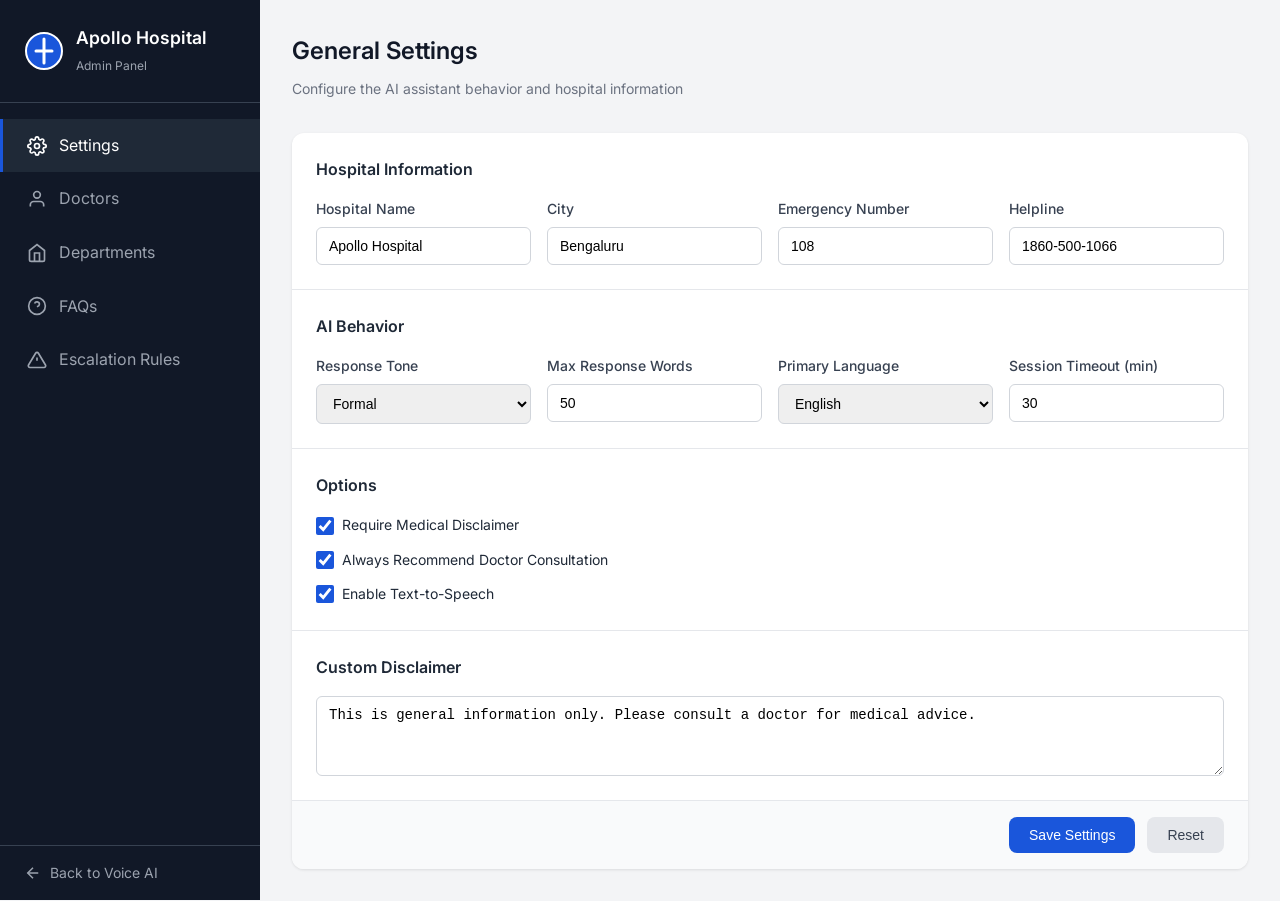
==== static/admin.html @ e4a28b68 "Initial commit - Apollo Voice AI" ====
<!DOCTYPE html>
<html lang="en">
<head>
    <meta charset="UTF-8">
    <meta name="viewport" content="width=device-width, initial-scale=1.0">
    <title>Apollo Hospital - Admin Panel</title>
    <link rel="stylesheet" href="/static/admin.css">
    <link href="https://fonts.googleapis.com/css2?family=Inter:wght@300;400;500;600;700&display=swap" rel="stylesheet">
</head>
<body>
    <div class="admin-container">
        <!-- Sidebar -->
        <aside class="sidebar">
            <div class="sidebar-header">
                <div class="logo">
                    <svg viewBox="0 0 40 40" class="logo-icon">
                        <circle cx="20" cy="20" r="18" fill="#1a56db" stroke="#fff" stroke-width="2"/>
                        <path d="M20 8 L20 32 M12 20 L28 20" stroke="#fff" stroke-width="3" stroke-linecap="round"/>
                    </svg>
                    <div class="logo-text">
                        <h1>Apollo Hospital</h1>
                        <span>Admin Panel</span>
                    </div>
                </div>
            </div>
            
            <nav class="sidebar-nav">
                <a href="#settings" class="nav-item active" data-tab="settings">
                    <svg viewBox="0 0 24 24" fill="none" stroke="currentColor" stroke-width="2">
                        <circle cx="12" cy="12" r="3"/>
                        <path d="M19.4 15a1.65 1.65 0 0 0 .33 1.82l.06.06a2 2 0 0 1 0 2.83 2 2 0 0 1-2.83 0l-.06-.06a1.65 1.65 0 0 0-1.82-.33 1.65 1.65 0 0 0-1 1.51V21a2 2 0 0 1-2 2 2 2 0 0 1-2-2v-.09A1.65 1.65 0 0 0 9 19.4a1.65 1.65 0 0 0-1.82.33l-.06.06a2 2 0 0 1-2.83 0 2 2 0 0 1 0-2.83l.06-.06a1.65 1.65 0 0 0 .33-1.82 1.65 1.65 0 0 0-1.51-1H3a2 2 0 0 1-2-2 2 2 0 0 1 2-2h.09A1.65 1.65 0 0 0 4.6 9a1.65 1.65 0 0 0-.33-1.82l-.06-.06a2 2 0 0 1 0-2.83 2 2 0 0 1 2.83 0l.06.06a1.65 1.65 0 0 0 1.82.33H9a1.65 1.65 0 0 0 1-1.51V3a2 2 0 0 1 2-2 2 2 0 0 1 2 2v.09a1.65 1.65 0 0 0 1 1.51 1.65 1.65 0 0 0 1.82-.33l.06-.06a2 2 0 0 1 2.83 0 2 2 0 0 1 0 2.83l-.06.06a1.65 1.65 0 0 0-.33 1.82V9a1.65 1.65 0 0 0 1.51 1H21a2 2 0 0 1 2 2 2 2 0 0 1-2 2h-.09a1.65 1.65 0 0 0-1.51 1z"/>
                    </svg>
                    <span>Settings</span>
                </a>
                <a href="#doctors" class="nav-item" data-tab="doctors">
                    <svg viewBox="0 0 24 24" fill="none" stroke="currentColor" stroke-width="2">
                        <path d="M20 21v-2a4 4 0 0 0-4-4H8a4 4 0 0 0-4 4v2"/>
                        <circle cx="12" cy="7" r="4"/>
                    </svg>
                    <span>Doctors</span>
                </a>
                <a href="#departments" class="nav-item" data-tab="departments">
                    <svg viewBox="0 0 24 24" fill="none" stroke="currentColor" stroke-width="2">
                        <path d="M3 9l9-7 9 7v11a2 2 0 0 1-2 2H5a2 2 0 0 1-2-2z"/>
                        <polyline points="9 22 9 12 15 12 15 22"/>
                    </svg>
                    <span>Departments</span>
                </a>
                <a href="#faqs" class="nav-item" data-tab="faqs">
                    <svg viewBox="0 0 24 24" fill="none" stroke="currentColor" stroke-width="2">
                        <circle cx="12" cy="12" r="10"/>
                        <path d="M9.09 9a3 3 0 0 1 5.83 1c0 2-3 3-3 3"/>
                        <line x1="12" y1="17" x2="12.01" y2="17"/>
                    </svg>
                    <span>FAQs</span>
                </a>
                <a href="#escalation" class="nav-item" data-tab="escalation">
                    <svg viewBox="0 0 24 24" fill="none" stroke="currentColor" stroke-width="2">
                        <path d="M10.29 3.86L1.82 18a2 2 0 0 0 1.71 3h16.94a2 2 0 0 0 1.71-3L13.71 3.86a2 2 0 0 0-3.42 0z"/>
                        <line x1="12" y1="9" x2="12" y2="13"/>
                        <line x1="12" y1="17" x2="12.01" y2="17"/>
                    </svg>
                    <span>Escalation Rules</span>
                </a>
            </nav>
            
            <div class="sidebar-footer">
                <a href="/" class="back-link">
                    <svg viewBox="0 0 24 24" fill="none" stroke="currentColor" stroke-width="2">
                        <line x1="19" y1="12" x2="5" y2="12"/>
                        <polyline points="12 19 5 12 12 5"/>
                    </svg>
                    <span>Back to Voice AI</span>
                </a>
            </div>
        </aside>
        
        <!-- Main Content -->
        <main class="main-content">
            <!-- Settings Tab -->
            <section id="settings" class="tab-content active">
                <div class="content-header">
                    <h2>General Settings</h2>
                    <p>Configure the AI assistant behavior and hospital information</p>
                </div>
                
                <form id="settingsForm" class="settings-form">
                    <div class="form-section">
                        <h3>Hospital Information</h3>
                        <div class="form-grid">
                            <div class="form-group">
                                <label for="hospitalName">Hospital Name</label>
                                <input type="text" id="hospitalName" name="hospital_name" value="Apollo Hospital">
                            </div>
                            <div class="form-group">
                                <label for="city">City</label>
                                <input type="text" id="city" name="city" value="Bengaluru">
                            </div>
                            <div class="form-group">
                                <label for="emergencyNumber">Emergency Number</label>
                                <input type="text" id="emergencyNumber" name="emergency_number" value="108">
                            </div>
                            <div class="form-group">
                                <label for="helpline">Helpline</label>
                                <input type="text" id="helpline" name="helpline" value="1860-500-1066">
                            </div>
                        </div>
                    </div>
                    
                    <div class="form-section">
                        <h3>AI Behavior</h3>
                        <div class="form-grid">
                            <div class="form-group">
                                <label for="tone">Response Tone</label>
                                <select id="tone" name="tone">
                                    <option value="formal">Formal</option>
                                    <option value="friendly">Friendly</option>
                                </select>
                            </div>
                            <div class="form-group">
                                <label for="maxWords">Max Response Words</label>
                                <input type="number" id="maxWords" name="max_words" value="50" min="20" max="200">
                            </div>
                            <div class="form-group">
                                <label for="primaryLanguage">Primary Language</label>
                                <select id="primaryLanguage" name="primary_language">
                                    <option value="en">English</option>
                                    <option value="kn">Kannada</option>
                                    <option value="ta">Tamil</option>
                                    <option value="te">Telugu</option>
                                    <option value="hi">Hindi</option>
                                </select>
                            </div>
                            <div class="form-group">
                                <label for="sessionTimeout">Session Timeout (min)</label>
                                <input type="number" id="sessionTimeout" name="session_timeout_minutes" value="30" min="5" max="120">
                            </div>
                        </div>
                    </div>
                    
                    <div class="form-section">
                        <h3>Options</h3>
                        <div class="checkbox-group">
                            <label class="checkbox-label">
                                <input type="checkbox" id="disclaimerRequired" name="disclaimer_required" checked>
                                <span>Require Medical Disclaimer</span>
                            </label>
                            <label class="checkbox-label">
                                <input type="checkbox" id="alwaysRecommendDoctor" name="always_recommend_doctor" checked>
                                <span>Always Recommend Doctor Consultation</span>
                            </label>
                            <label class="checkbox-label">
                                <input type="checkbox" id="ttsEnabled" name="tts_enabled" checked>
                                <span>Enable Text-to-Speech</span>
                            </label>
                        </div>
                    </div>
                    
                    <div class="form-section">
                        <h3>Custom Disclaimer</h3>
                        <div class="form-group full-width">
                            <textarea id="disclaimerText" name="disclaimer_text" rows="3">This is general information only. Please consult a doctor for medical advice.</textarea>
                        </div>
                    </div>
                    
                    <div class="form-actions">
                        <button type="submit" class="btn btn-primary">Save Settings</button>
                        <button type="button" class="btn btn-secondary" onclick="loadSettings()">Reset</button>
                    </div>
                </form>
            </section>
            
            <!-- Doctors Tab -->
            <section id="doctors" class="tab-content">
                <div class="content-header">
                    <h2>Manage Doctors</h2>
                    <p>Add and manage doctor information for patient queries</p>
                    <button class="btn btn-primary" onclick="showDoctorModal()">+ Add Doctor</button>
                </div>
                
                <div class="data-table-container">
                    <table class="data-table" id="doctorsTable">
                        <thead>
                            <tr>
                                <th>Name</th>
                                <th>Specialization</th>
                                <th>Department</th>
                                <th>Available Days</th>
                                <th>Timings</th>
                                <th>Actions</th>
                            </tr>
                        </thead>
                        <tbody>
                            <!-- Populated by JavaScript -->
                        </tbody>
                    </table>
                    <div class="empty-state" id="doctorsEmpty">
                        <p>No doctors added yet. Click "Add Doctor" to get started.</p>
                    </div>
                </div>
            </section>
            
            <!-- Departments Tab -->
            <section id="departments" class="tab-content">
                <div class="content-header">
                    <h2>Manage Departments</h2>
                    <p>Add and manage department information</p>
                    <button class="btn btn-primary" onclick="showDepartmentModal()">+ Add Department</button>
                </div>
                
                <div class="data-table-container">
                    <table class="data-table" id="departmentsTable">
                        <thead>
                            <tr>
                                <th>Name</th>
                                <th>Floor</th>
                                <th>Timings</th>
                                <th>Contact</th>
                                <th>Actions</th>
                            </tr>
                        </thead>
                        <tbody>
                            <!-- Populated by JavaScript -->
                        </tbody>
                    </table>
                    <div class="empty-state" id="departmentsEmpty">
                        <p>No departments added yet. Click "Add Department" to get started.</p>
                    </div>
                </div>
            </section>
            
            <!-- FAQs Tab -->
            <section id="faqs" class="tab-content">
                <div class="content-header">
                    <h2>Manage FAQs</h2>
                    <p>Add frequently asked questions for the AI to reference</p>
                    <button class="btn btn-primary" onclick="showFaqModal()">+ Add FAQ</button>
                </div>
                
                <div class="data-table-container">
                    <table class="data-table" id="faqsTable">
                        <thead>
                            <tr>
                                <th>Question</th>
                                <th>Answer</th>
                                <th>Category</th>
                                <th>Actions</th>
                            </tr>
                        </thead>
                        <tbody>
                            <!-- Populated by JavaScript -->
                        </tbody>
                    </table>
                    <div class="empty-state" id="faqsEmpty">
                        <p>No FAQs added yet. Click "Add FAQ" to get started.</p>
                    </div>
                </div>
            </section>
            
            <!-- Escalation Tab -->
            <section id="escalation" class="tab-content">
                <div class="content-header">
                    <h2>Escalation Rules</h2>
                    <p>Configure when to escalate queries to human agents</p>
                </div>
                
                <form id="escalationForm" class="settings-form">
                    <div class="form-section">
                        <h3>Custom Escalation Keywords</h3>
                        <p class="form-description">Add keywords that will trigger escalation to a human agent (one per line)</p>
                        <div class="form-group full-width">
                            <textarea id="escalationKeywords" name="escalation_keywords" rows="6" placeholder="Enter keywords, one per line..."></textarea>
                        </div>
                    </div>
                    
                    <div class="form-section">
                        <h3>Default Escalation Rules</h3>
                        <div class="rules-list">
                            <div class="rule-item">
                                <span class="rule-icon">1</span>
                                <div class="rule-content">
                                    <strong>Critical Symptoms</strong>
                                    <p>Chest pain, heart attack, breathing difficulty, unconscious, seizure, stroke - Always escalate</p>
                                </div>
                            </div>
                            <div class="rule-item">
                                <span class="rule-icon">2</span>
                                <div class="rule-content">
                                    <strong>High Urgency + Medical Query</strong>
                                    <p>Multiple urgency keywords with medical intent</p>
                                </div>
                            </div>
                            <div class="rule-item">
                                <span class="rule-icon">3</span>
                                <div class="rule-content">
                                    <strong>Low Confidence Recognition</strong>
                                    <p>When speech recognition confidence is low on medical queries</p>
                                </div>
                            </div>
                            <div class="rule-item">
                                <span class="rule-icon">4</span>
                                <div class="rule-content">
                                    <strong>Repeated Queries</strong>
                                    <p>User asks similar question multiple times (may be struggling)</p>
                                </div>
                            </div>
                        </div>
                    </div>
                    
                    <div class="form-actions">
                        <button type="submit" class="btn btn-primary">Save Escalation Rules</button>
                    </div>
                </form>
            </section>
        </main>
    </div>
    
    <!-- Doctor Modal -->
    <div class="modal" id="doctorModal">
        <div class="modal-content">
            <div class="modal-header">
                <h3 id="doctorModalTitle">Add Doctor</h3>
                <button class="modal-close" onclick="closeModal('doctorModal')">&times;</button>
            </div>
            <form id="doctorForm">
                <input type="hidden" id="doctorId" name="id">
                <div class="form-grid">
                    <div class="form-group">
                        <label for="doctorName">Name *</label>
                        <input type="text" id="doctorName" name="name" required>
                    </div>
                    <div class="form-group">
                        <label for="doctorNameKn">Name (Kannada)</label>
                        <input type="text" id="doctorNameKn" name="name_kn" placeholder="ಕನ್ನಡ ಹೆಸರು">
                    </div>
                    <div class="form-group">
                        <label for="doctorSpec">Specialization *</label>
                        <input type="text" id="doctorSpec" name="specialization" required>
                    </div>
                    <div class="form-group">
                        <label for="doctorDept">Department *</label>
                        <input type="text" id="doctorDept" name="department" required>
                    </div>
                    <div class="form-group">
                        <label for="doctorTimings">Timings</label>
                        <input type="text" id="doctorTimings" name="timings" placeholder="9:00 AM - 5:00 PM">
                    </div>
                    <div class="form-group">
                        <label>Available Days</label>
                        <div class="days-checkboxes">
                            <label><input type="checkbox" name="available_days" value="Monday"> Mon</label>
                            <label><input type="checkbox" name="available_days" value="Tuesday"> Tue</label>
                            <label><input type="checkbox" name="available_days" value="Wednesday"> Wed</label>
                            <label><input type="checkbox" name="available_days" value="Thursday"> Thu</label>
                            <label><input type="checkbox" name="available_days" value="Friday"> Fri</label>
                            <label><input type="checkbox" name="available_days" value="Saturday"> Sat</label>
                            <label><input type="checkbox" name="available_days" value="Sunday"> Sun</label>
                        </div>
                    </div>
                </div>
                <div class="modal-actions">
                    <button type="button" class="btn btn-secondary" onclick="closeModal('doctorModal')">Cancel</button>
                    <button type="submit" class="btn btn-primary">Save Doctor</button>
                </div>
            </form>
        </div>
    </div>
    
    <!-- Department Modal -->
    <div class="modal" id="departmentModal">
        <div class="modal-content">
            <div class="modal-header">
                <h3 id="departmentModalTitle">Add Department</h3>
                <button class="modal-close" onclick="closeModal('departmentModal')">&times;</button>
            </div>
            <form id="departmentForm">
                <input type="hidden" id="departmentId" name="id">
                <div class="form-grid">
                    <div class="form-group">
                        <label for="deptName">Name *</label>
                        <input type="text" id="deptName" name="name" required>
                    </div>
                    <div class="form-group">
                        <label for="deptFloor">Floor/Location *</label>
                        <input type="text" id="deptFloor" name="floor" required>
                    </div>
                    <div class="form-group">
                        <label for="deptTimings">Timings</label>
                        <input type="text" id="deptTimings" name="timings" placeholder="8:00 AM - 8:00 PM">
                    </div>
                    <div class="form-group">
                        <label for="deptContact">Contact</label>
                        <input type="text" id="deptContact" name="contact" placeholder="080-XXXX-XXXX">
                    </div>
                </div>
                <div class="modal-actions">
                    <button type="button" class="btn btn-secondary" onclick="closeModal('departmentModal')">Cancel</button>
                    <button type="submit" class="btn btn-primary">Save Department</button>
                </div>
            </form>
        </div>
    </div>
    
    <!-- FAQ Modal -->
    <div class="modal" id="faqModal">
        <div class="modal-content">
            <div class="modal-header">
                <h3 id="faqModalTitle">Add FAQ</h3>
                <button class="modal-close" onclick="closeModal('faqModal')">&times;</button>
            </div>
            <form id="faqForm">
                <input type="hidden" id="faqId" name="id">
                <div class="form-group full-width">
                    <label for="faqQuestion">Question (English) *</label>
                    <input type="text" id="faqQuestion" name="question" required>
                </div>
                <div class="form-group full-width">
                    <label for="faqQuestionKn">Question (Kannada)</label>
                    <input type="text" id="faqQuestionKn" name="question_kn" placeholder="ಕನ್ನಡ ಪ್ರಶ್ನೆ">
                </div>
                <div class="form-group full-width">
                    <label for="faqAnswer">Answer (English) *</label>
                    <textarea id="faqAnswer" name="answer" rows="3" required></textarea>
                </div>
                <div class="form-group full-width">
                    <label for="faqAnswerKn">Answer (Kannada)</label>
                    <textarea id="faqAnswerKn" name="answer_kn" rows="3" placeholder="ಕನ್ನಡ ಉತ್ತರ"></textarea>
                </div>
                <div class="form-group">
                    <label for="faqCategory">Category</label>
                    <select id="faqCategory" name="category">
                        <option value="general">General</option>
                        <option value="appointment">Appointment</option>
                        <option value="billing">Billing</option>
                        <option value="emergency">Emergency</option>
                        <option value="visiting">Visiting Hours</option>
                    </select>
                </div>
                <div class="modal-actions">
                    <button type="button" class="btn btn-secondary" onclick="closeModal('faqModal')">Cancel</button>
                    <button type="submit" class="btn btn-primary">Save FAQ</button>
                </div>
            </form>
        </div>
    </div>
    
    <!-- Toast Notification -->
    <div class="toast" id="toast"></div>
    
    <script src="/static/admin.js"></script>
</body>
</html>
---- static/admin.css ----
/**
 * Apollo Hospital Admin Panel Styles
 */

/* ============================================================================
   CSS VARIABLES
   ============================================================================ */

:root {
    --primary: #1a56db;
    --primary-dark: #1e429f;
    --primary-light: #3b82f6;
    --success: #059669;
    --warning: #d97706;
    --danger: #dc2626;
    --gray-50: #f9fafb;
    --gray-100: #f3f4f6;
    --gray-200: #e5e7eb;
    --gray-300: #d1d5db;
    --gray-400: #9ca3af;
    --gray-500: #6b7280;
    --gray-600: #4b5563;
    --gray-700: #374151;
    --gray-800: #1f2937;
    --gray-900: #111827;
    --sidebar-width: 260px;
    --header-height: 70px;
}

/* ============================================================================
   BASE STYLES
   ============================================================================ */

* {
    margin: 0;
    padding: 0;
    box-sizing: border-box;
}

body {
    font-family: 'Inter', -apple-system, BlinkMacSystemFont, sans-serif;
    background: var(--gray-100);
    color: var(--gray-800);
    line-height: 1.6;
}

/* ============================================================================
   LAYOUT
   ============================================================================ */

.admin-container {
    display: flex;
    min-height: 100vh;
}

/* ============================================================================
   SIDEBAR
   ============================================================================ */

.sidebar {
    width: var(--sidebar-width);
    background: var(--gray-900);
    color: white;
    display: flex;
    flex-direction: column;
    position: fixed;
    height: 100vh;
    left: 0;
    top: 0;
    z-index: 100;
}

.sidebar-header {
    padding: 1.5rem;
    border-bottom: 1px solid var(--gray-700);
}

.logo {
    display: flex;
    align-items: center;
    gap: 0.75rem;
}

.logo-icon {
    width: 40px;
    height: 40px;
}

.logo-text h1 {
    font-size: 1.1rem;
    font-weight: 600;
    color: white;
}

.logo-text span {
    font-size: 0.75rem;
    color: var(--gray-400);
}

.sidebar-nav {
    flex: 1;
    padding: 1rem 0;
}

.nav-item {
    display: flex;
    align-items: center;
    gap: 0.75rem;
    padding: 0.875rem 1.5rem;
    color: var(--gray-400);
    text-decoration: none;
    transition: all 0.2s;
    border-left: 3px solid transparent;
}

.nav-item:hover {
    background: var(--gray-800);
    color: white;
}

.nav-item.active {
    background: var(--gray-800);
    color: white;
    border-left-color: var(--primary);
}

.nav-item svg {
    width: 20px;
    height: 20px;
}

.sidebar-footer {
    padding: 1rem 1.5rem;
    border-top: 1px solid var(--gray-700);
}

.back-link {
    display: flex;
    align-items: center;
    gap: 0.5rem;
    color: var(--gray-400);
    text-decoration: none;
    font-size: 0.875rem;
    transition: color 0.2s;
}

.back-link:hover {
    color: white;
}

.back-link svg {
    width: 18px;
    height: 18px;
}

/* ============================================================================
   MAIN CONTENT
   ============================================================================ */

.main-content {
    flex: 1;
    margin-left: var(--sidebar-width);
    padding: 2rem;
    max-width: 1200px;
}

.tab-content {
    display: none;
}

.tab-content.active {
    display: block;
    animation: fadeIn 0.3s ease;
}

@keyframes fadeIn {
    from { opacity: 0; transform: translateY(10px); }
    to { opacity: 1; transform: translateY(0); }
}

/* ============================================================================
   CONTENT HEADER
   ============================================================================ */

.content-header {
    margin-bottom: 2rem;
    display: flex;
    flex-wrap: wrap;
    align-items: center;
    gap: 1rem;
}

.content-header h2 {
    font-size: 1.5rem;
    font-weight: 600;
    color: var(--gray-900);
    flex: 1;
}

.content-header p {
    width: 100%;
    color: var(--gray-500);
    font-size: 0.875rem;
    margin-top: -0.5rem;
}

.content-header .btn {
    flex-shrink: 0;
}

/* ============================================================================
   BUTTONS
   ============================================================================ */

.btn {
    display: inline-flex;
    align-items: center;
    gap: 0.5rem;
    padding: 0.625rem 1.25rem;
    font-size: 0.875rem;
    font-weight: 500;
    border-radius: 8px;
    border: none;
    cursor: pointer;
    transition: all 0.2s;
}

.btn-primary {
    background: var(--primary);
    color: white;
}

.btn-primary:hover {
    background: var(--primary-dark);
}

.btn-secondary {
    background: var(--gray-200);
    color: var(--gray-700);
}

.btn-secondary:hover {
    background: var(--gray-300);
}

.btn-icon {
    padding: 0.5rem;
    background: transparent;
    border: none;
    cursor: pointer;
    border-radius: 6px;
    transition: all 0.2s;
}

.btn-icon svg {
    width: 18px;
    height: 18px;
    color: var(--gray-500);
}

.btn-icon:hover {
    background: var(--gray-100);
}

.btn-icon:hover svg {
    color: var(--primary);
}

.btn-icon.btn-danger:hover {
    background: #fee2e2;
}

.btn-icon.btn-danger:hover svg {
    color: var(--danger);
}

/* ============================================================================
   FORMS
   ============================================================================ */

.settings-form {
    background: white;
    border-radius: 12px;
    box-shadow: 0 1px 3px rgba(0, 0, 0, 0.1);
}

.form-section {
    padding: 1.5rem;
    border-bottom: 1px solid var(--gray-200);
}

.form-section:last-of-type {
    border-bottom: none;
}

.form-section h3 {
    font-size: 1rem;
    font-weight: 600;
    color: var(--gray-800);
    margin-bottom: 1rem;
}

.form-description {
    font-size: 0.875rem;
    color: var(--gray-500);
    margin-bottom: 0.75rem;
}

.form-grid {
    display: grid;
    grid-template-columns: repeat(auto-fit, minmax(200px, 1fr));
    gap: 1rem;
}

.form-group {
    display: flex;
    flex-direction: column;
    gap: 0.375rem;
}

.form-group.full-width {
    grid-column: 1 / -1;
}

.form-group label {
    font-size: 0.875rem;
    font-weight: 500;
    color: var(--gray-700);
}

.form-group input,
.form-group select,
.form-group textarea {
    padding: 0.625rem 0.75rem;
    border: 1px solid var(--gray-300);
    border-radius: 6px;
    font-size: 0.875rem;
    transition: border-color 0.2s, box-shadow 0.2s;
}

.form-group input:focus,
.form-group select:focus,
.form-group textarea:focus {
    outline: none;
    border-color: var(--primary);
    box-shadow: 0 0 0 3px rgba(26, 86, 219, 0.1);
}

.form-group textarea {
    resize: vertical;
    min-height: 80px;
}

.checkbox-group {
    display: flex;
    flex-direction: column;
    gap: 0.75rem;
}

.checkbox-label {
    display: flex;
    align-items: center;
    gap: 0.5rem;
    cursor: pointer;
    font-size: 0.875rem;
}

.checkbox-label input[type="checkbox"] {
    width: 18px;
    height: 18px;
    accent-color: var(--primary);
}

.days-checkboxes {
    display: flex;
    flex-wrap: wrap;
    gap: 0.75rem;
}

.days-checkboxes label {
    display: flex;
    align-items: center;
    gap: 0.25rem;
    font-size: 0.875rem;
    cursor: pointer;
}

.form-actions {
    padding: 1rem 1.5rem;
    background: var(--gray-50);
    border-radius: 0 0 12px 12px;
    display: flex;
    gap: 0.75rem;
    justify-content: flex-end;
}

/* ============================================================================
   DATA TABLES
   ============================================================================ */

.data-table-container {
    background: white;
    border-radius: 12px;
    box-shadow: 0 1px 3px rgba(0, 0, 0, 0.1);
    overflow: hidden;
}

.data-table {
    width: 100%;
    border-collapse: collapse;
}

.data-table th,
.data-table td {
    padding: 1rem;
    text-align: left;
    border-bottom: 1px solid var(--gray-200);
}

.data-table th {
    background: var(--gray-50);
    font-size: 0.75rem;
    font-weight: 600;
    color: var(--gray-500);
    text-transform: uppercase;
    letter-spacing: 0.05em;
}

.data-table td {
    font-size: 0.875rem;
    color: var(--gray-700);
}

.data-table tr:last-child td {
    border-bottom: none;
}

.data-table tr:hover td {
    background: var(--gray-50);
}

.data-table .actions {
    display: flex;
    gap: 0.5rem;
}

.empty-state {
    padding: 3rem;
    text-align: center;
    color: var(--gray-500);
}

.lang-badge {
    display: inline-block;
    font-size: 0.75rem;
    color: var(--gray-500);
    margin-left: 0.5rem;
}

.category-badge {
    display: inline-block;
    padding: 0.25rem 0.5rem;
    background: var(--gray-100);
    border-radius: 4px;
    font-size: 0.75rem;
    color: var(--gray-600);
    text-transform: capitalize;
}

/* ============================================================================
   RULES LIST
   ============================================================================ */

.rules-list {
    display: flex;
    flex-direction: column;
    gap: 1rem;
}

.rule-item {
    display: flex;
    gap: 1rem;
    padding: 1rem;
    background: var(--gray-50);
    border-radius: 8px;
}

.rule-icon {
    width: 28px;
    height: 28px;
    background: var(--primary);
    color: white;
    border-radius: 50%;
    display: flex;
    align-items: center;
    justify-content: center;
    font-size: 0.875rem;
    font-weight: 600;
    flex-shrink: 0;
}

.rule-content strong {
    display: block;
    font-size: 0.875rem;
    color: var(--gray-800);
    margin-bottom: 0.25rem;
}

.rule-content p {
    font-size: 0.8125rem;
    color: var(--gray-500);
}

/* ============================================================================
   MODALS
   ============================================================================ */

.modal {
    display: none;
    position: fixed;
    top: 0;
    left: 0;
    right: 0;
    bottom: 0;
    background: rgba(0, 0, 0, 0.5);
    z-index: 200;
    align-items: center;
    justify-content: center;
    padding: 1rem;
}

.modal.active {
    display: flex;
}

.modal-content {
    background: white;
    border-radius: 12px;
    width: 100%;
    max-width: 600px;
    max-height: 90vh;
    overflow-y: auto;
    animation: slideIn 0.3s ease;
}

@keyframes slideIn {
    from { opacity: 0; transform: translateY(-20px); }
    to { opacity: 1; transform: translateY(0); }
}

.modal-header {
    display: flex;
    align-items: center;
    justify-content: space-between;
    padding: 1rem 1.5rem;
    border-bottom: 1px solid var(--gray-200);
}

.modal-header h3 {
    font-size: 1.125rem;
    font-weight: 600;
}

.modal-close {
    background: none;
    border: none;
    font-size: 1.5rem;
    color: var(--gray-500);
    cursor: pointer;
    padding: 0;
    line-height: 1;
}

.modal-close:hover {
    color: var(--gray-800);
}

.modal-content form {
    padding: 1.5rem;
}

.modal-actions {
    display: flex;
    gap: 0.75rem;
    justify-content: flex-end;
    margin-top: 1.5rem;
    padding-top: 1rem;
    border-top: 1px solid var(--gray-200);
}

/* ============================================================================
   TOAST NOTIFICATION
   ============================================================================ */

.toast {
    position: fixed;
    bottom: 2rem;
    right: 2rem;
    padding: 1rem 1.5rem;
    background: var(--gray-800);
    color: white;
    border-radius: 8px;
    font-size: 0.875rem;
    font-weight: 500;
    transform: translateY(100px);
    opacity: 0;
    transition: all 0.3s ease;
    z-index: 300;
}

.toast.show {
    transform: translateY(0);
    opacity: 1;
}

.toast.success {
    background: var(--success);
}

.toast.error {
    background: var(--danger);
}

/* ============================================================================
   RESPONSIVE
   ============================================================================ */

@media (max-width: 768px) {
    .sidebar {
        width: 60px;
    }
    
    .sidebar-header,
    .sidebar-footer,
    .nav-item span,
    .logo-text {
        display: none;
    }
    
    .nav-item {
        justify-content: center;
        padding: 1rem;
    }
    
    .main-content {
        margin-left: 60px;
        padding: 1rem;
    }
    
    .form-grid {
        grid-template-columns: 1fr;
    }
    
    .modal-content {
        max-width: 100%;
        margin: 1rem;
    }
}
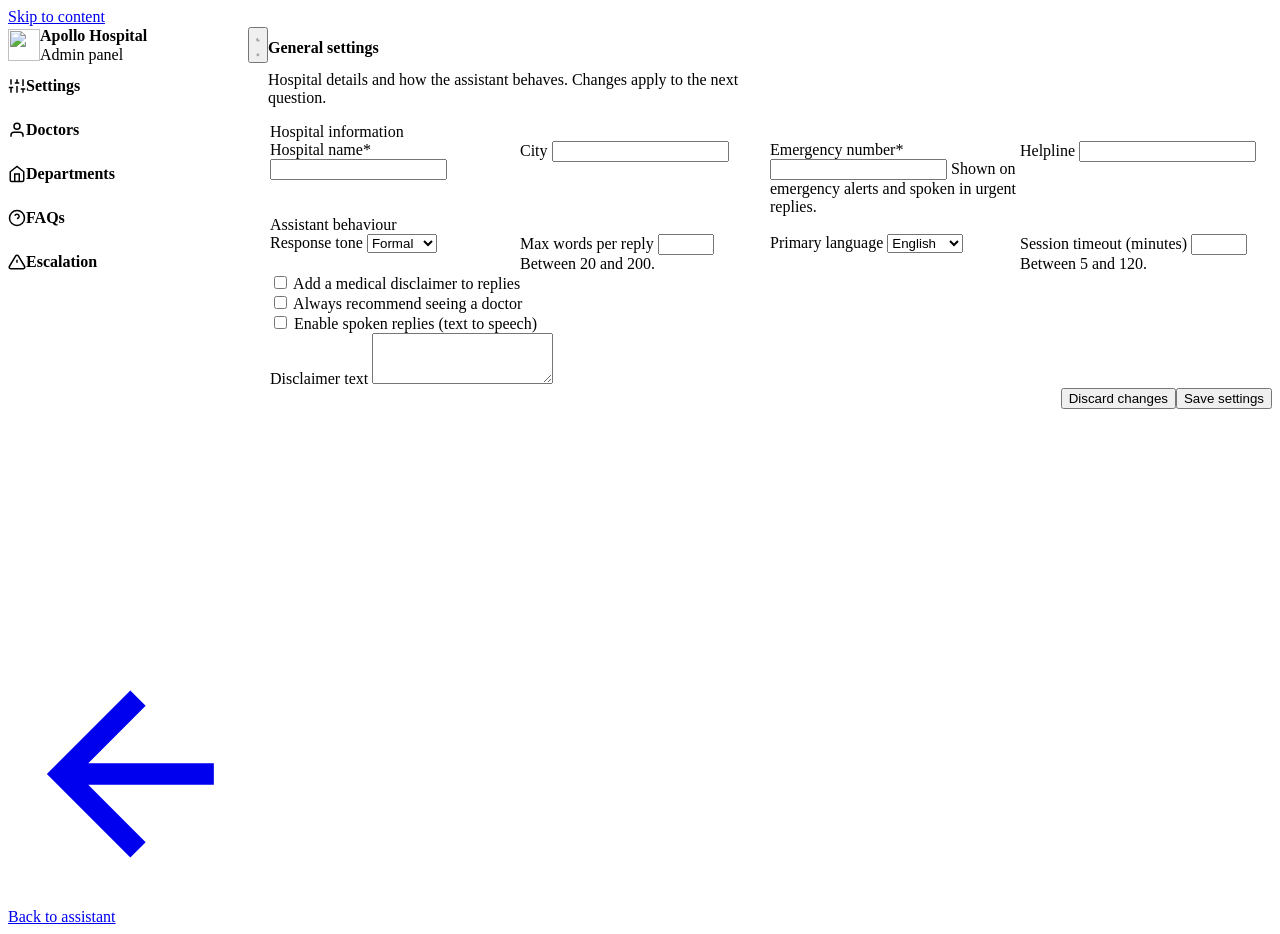
==== commit c73d6d2b: "feat(ui): redesign the admin panel - Responsive shell: sidebar on desktop, sticky scrollable nav on " ====
--- a/static/admin.html
+++ b/static/admin.html
@@ -1,129 +1,140 @@
 <!DOCTYPE html>
 <html lang="en">
+
 <head>
     <meta charset="UTF-8">
     <meta name="viewport" content="width=device-width, initial-scale=1.0">
-    <title>Apollo Hospital - Admin Panel</title>
+    <title>Admin · Apollo Voice AI</title>
+    <meta name="description" content="Admin panel for the hospital voice assistant: settings, doctors, departments, FAQs and escalation rules.">
+    <meta name="robots" content="noindex">
+    <meta name="theme-color" content="#1a56db">
+    <link rel="icon" href="/static/favicon.svg" type="image/svg+xml">
+    <link rel="preconnect" href="https://fonts.googleapis.com">
+    <link rel="preconnect" href="https://fonts.gstatic.com" crossorigin>
+    <link rel="stylesheet" href="https://fonts.googleapis.com/css2?family=Inter:wght@400;500;600;700&display=swap">
+    <link rel="stylesheet" href="/static/base.css">
     <link rel="stylesheet" href="/static/admin.css">
-    <link href="https://fonts.googleapis.com/css2?family=Inter:wght@300;400;500;600;700&display=swap" rel="stylesheet">
+    <script src="/static/ui.js"></script>
 </head>
+
 <body>
-    <div class="admin-container">
-        <!-- Sidebar -->
+    <a class="skip-link" href="#main">Skip to content</a>
+
+    <div class="admin-shell">
+        <!-- Sidebar (top bar on small screens) -->
         <aside class="sidebar">
-            <div class="sidebar-header">
-                <div class="logo">
-                    <svg viewBox="0 0 40 40" class="logo-icon">
-                        <circle cx="20" cy="20" r="18" fill="#1a56db" stroke="#fff" stroke-width="2"/>
-                        <path d="M20 8 L20 32 M12 20 L28 20" stroke="#fff" stroke-width="3" stroke-linecap="round"/>
-                    </svg>
-                    <div class="logo-text">
-                        <h1>Apollo Hospital</h1>
-                        <span>Admin Panel</span>
-                    </div>
-                </div>
-            </div>
-            
-            <nav class="sidebar-nav">
-                <a href="#settings" class="nav-item active" data-tab="settings">
-                    <svg viewBox="0 0 24 24" fill="none" stroke="currentColor" stroke-width="2">
-                        <circle cx="12" cy="12" r="3"/>
-                        <path d="M19.4 15a1.65 1.65 0 0 0 .33 1.82l.06.06a2 2 0 0 1 0 2.83 2 2 0 0 1-2.83 0l-.06-.06a1.65 1.65 0 0 0-1.82-.33 1.65 1.65 0 0 0-1 1.51V21a2 2 0 0 1-2 2 2 2 0 0 1-2-2v-.09A1.65 1.65 0 0 0 9 19.4a1.65 1.65 0 0 0-1.82.33l-.06.06a2 2 0 0 1-2.83 0 2 2 0 0 1 0-2.83l.06-.06a1.65 1.65 0 0 0 .33-1.82 1.65 1.65 0 0 0-1.51-1H3a2 2 0 0 1-2-2 2 2 0 0 1 2-2h.09A1.65 1.65 0 0 0 4.6 9a1.65 1.65 0 0 0-.33-1.82l-.06-.06a2 2 0 0 1 0-2.83 2 2 0 0 1 2.83 0l.06.06a1.65 1.65 0 0 0 1.82.33H9a1.65 1.65 0 0 0 1-1.51V3a2 2 0 0 1 2-2 2 2 0 0 1 2 2v.09a1.65 1.65 0 0 0 1 1.51 1.65 1.65 0 0 0 1.82-.33l.06-.06a2 2 0 0 1 2.83 0 2 2 0 0 1 0 2.83l-.06.06a1.65 1.65 0 0 0-.33 1.82V9a1.65 1.65 0 0 0 1.51 1H21a2 2 0 0 1 2 2 2 2 0 0 1-2 2h-.09a1.65 1.65 0 0 0-1.51 1z"/>
-                    </svg>
+            <div class="sidebar-top">
+                <a class="brand" href="/admin">
+                    <img src="/static/favicon.svg" alt="" width="32" height="32">
+                    <span class="brand-text">
+                        <span class="brand-name">Apollo Hospital</span>
+                        <span class="brand-sub">Admin panel</span>
+                    </span>
+                </a>
+                <button type="button" class="btn-icon theme-toggle" aria-label="Switch theme">
+                    <svg class="icon-moon" viewBox="0 0 24 24" fill="none" stroke="currentColor" stroke-width="2" aria-hidden="true"><path d="M21 12.79A9 9 0 1 1 11.21 3 7 7 0 0 0 21 12.79z"/></svg>
+                    <svg class="icon-sun" viewBox="0 0 24 24" fill="none" stroke="currentColor" stroke-width="2" aria-hidden="true"><circle cx="12" cy="12" r="5"/><path d="M12 1v2M12 21v2M4.22 4.22l1.42 1.42M18.36 18.36l1.42 1.42M1 12h2M21 12h2M4.22 19.78l1.42-1.42M18.36 5.64l1.42-1.42"/></svg>
+                </button>
+            </div>
+
+            <nav class="sidebar-nav" aria-label="Admin sections">
+                <a href="#settings" class="nav-item" data-tab="settings">
+                    <svg viewBox="0 0 24 24" fill="none" stroke="currentColor" stroke-width="2" aria-hidden="true"><path d="M4 21v-7M4 10V3M12 21v-9M12 8V3M20 21v-5M20 12V3M1 14h6M9 8h6M17 16h6"/></svg>
                     <span>Settings</span>
                 </a>
                 <a href="#doctors" class="nav-item" data-tab="doctors">
-                    <svg viewBox="0 0 24 24" fill="none" stroke="currentColor" stroke-width="2">
-                        <path d="M20 21v-2a4 4 0 0 0-4-4H8a4 4 0 0 0-4 4v2"/>
-                        <circle cx="12" cy="7" r="4"/>
-                    </svg>
+                    <svg viewBox="0 0 24 24" fill="none" stroke="currentColor" stroke-width="2" aria-hidden="true"><path d="M20 21v-2a4 4 0 0 0-4-4H8a4 4 0 0 0-4 4v2"/><circle cx="12" cy="7" r="4"/></svg>
                     <span>Doctors</span>
+                    <span class="nav-count" id="doctorsCount" aria-label="doctors"></span>
                 </a>
                 <a href="#departments" class="nav-item" data-tab="departments">
-                    <svg viewBox="0 0 24 24" fill="none" stroke="currentColor" stroke-width="2">
-                        <path d="M3 9l9-7 9 7v11a2 2 0 0 1-2 2H5a2 2 0 0 1-2-2z"/>
-                        <polyline points="9 22 9 12 15 12 15 22"/>
-                    </svg>
+                    <svg viewBox="0 0 24 24" fill="none" stroke="currentColor" stroke-width="2" aria-hidden="true"><path d="M3 9l9-7 9 7v11a2 2 0 0 1-2 2H5a2 2 0 0 1-2-2z"/><path d="M9 22V12h6v10"/></svg>
                     <span>Departments</span>
+                    <span class="nav-count" id="departmentsCount" aria-label="departments"></span>
                 </a>
                 <a href="#faqs" class="nav-item" data-tab="faqs">
-                    <svg viewBox="0 0 24 24" fill="none" stroke="currentColor" stroke-width="2">
-                        <circle cx="12" cy="12" r="10"/>
-                        <path d="M9.09 9a3 3 0 0 1 5.83 1c0 2-3 3-3 3"/>
-                        <line x1="12" y1="17" x2="12.01" y2="17"/>
-                    </svg>
+                    <svg viewBox="0 0 24 24" fill="none" stroke="currentColor" stroke-width="2" aria-hidden="true"><circle cx="12" cy="12" r="10"/><path d="M9.09 9a3 3 0 0 1 5.83 1c0 2-3 3-3 3M12 17h.01"/></svg>
                     <span>FAQs</span>
+                    <span class="nav-count" id="faqsCount" aria-label="FAQs"></span>
                 </a>
                 <a href="#escalation" class="nav-item" data-tab="escalation">
-                    <svg viewBox="0 0 24 24" fill="none" stroke="currentColor" stroke-width="2">
-                        <path d="M10.29 3.86L1.82 18a2 2 0 0 0 1.71 3h16.94a2 2 0 0 0 1.71-3L13.71 3.86a2 2 0 0 0-3.42 0z"/>
-                        <line x1="12" y1="9" x2="12" y2="13"/>
-                        <line x1="12" y1="17" x2="12.01" y2="17"/>
-                    </svg>
-                    <span>Escalation Rules</span>
+                    <svg viewBox="0 0 24 24" fill="none" stroke="currentColor" stroke-width="2" aria-hidden="true"><path d="M10.29 3.86 1.82 18a2 2 0 0 0 1.71 3h16.94a2 2 0 0 0 1.71-3L13.71 3.86a2 2 0 0 0-3.42 0z"/><path d="M12 9v4M12 17h.01"/></svg>
+                    <span>Escalation</span>
                 </a>
             </nav>
-            
+
             <div class="sidebar-footer">
-                <a href="/" class="back-link">
-                    <svg viewBox="0 0 24 24" fill="none" stroke="currentColor" stroke-width="2">
-                        <line x1="19" y1="12" x2="5" y2="12"/>
-                        <polyline points="12 19 5 12 12 5"/>
-                    </svg>
-                    <span>Back to Voice AI</span>
+                <button type="button" class="btn btn-ghost btn-sm sidebar-btn" id="tokenButton" hidden>
+                    <svg viewBox="0 0 24 24" fill="none" stroke="currentColor" stroke-width="2" aria-hidden="true"><rect x="3" y="11" width="18" height="11" rx="2"/><path d="M7 11V7a5 5 0 0 1 10 0v4"/></svg>
+                    <span id="tokenButtonText">Enter admin token</span>
+                </button>
+                <a href="/" class="btn btn-ghost btn-sm sidebar-btn">
+                    <svg viewBox="0 0 24 24" fill="none" stroke="currentColor" stroke-width="2" aria-hidden="true"><path d="M19 12H5M12 19l-7-7 7-7"/></svg>
+                    <span>Back to assistant</span>
                 </a>
             </div>
         </aside>
-        
-        <!-- Main Content -->
-        <main class="main-content">
-            <!-- Settings Tab -->
-            <section id="settings" class="tab-content active">
-                <div class="content-header">
-                    <h2>General Settings</h2>
-                    <p>Configure the AI assistant behavior and hospital information</p>
-                </div>
-                
-                <form id="settingsForm" class="settings-form">
-                    <div class="form-section">
-                        <h3>Hospital Information</h3>
+
+        <main id="main" class="admin-main" tabindex="-1">
+            <div class="alert alert-warning" id="redisNotice" role="status" hidden>
+                <svg viewBox="0 0 24 24" fill="none" stroke="currentColor" stroke-width="2" aria-hidden="true"><path d="M10.29 3.86 1.82 18a2 2 0 0 0 1.71 3h16.94a2 2 0 0 0 1.71-3L13.71 3.86a2 2 0 0 0-3.42 0z"/><path d="M12 9v4M12 17h.01"/></svg>
+                <div>
+                    <strong>Read-only mode: Redis is not connected</strong>
+                    <p>You are seeing the bundled sample data. Start Redis and run <code>python scripts/seed_data.py</code> to make changes.</p>
+                </div>
+            </div>
+
+            <!-- ======================== SETTINGS ======================== -->
+            <section id="section-settings" class="tab-content" aria-labelledby="settingsTitle">
+                <header class="content-header">
+                    <div>
+                        <h1 id="settingsTitle">General settings</h1>
+                        <p>Hospital details and how the assistant behaves. Changes apply to the next question.</p>
+                    </div>
+                </header>
+
+                <form id="settingsForm" class="form-stack" novalidate>
+                    <fieldset class="card form-card">
+                        <legend class="card-title">Hospital information</legend>
                         <div class="form-grid">
-                            <div class="form-group">
-                                <label for="hospitalName">Hospital Name</label>
-                                <input type="text" id="hospitalName" name="hospital_name" value="Apollo Hospital">
-                            </div>
-                            <div class="form-group">
+                            <div class="field">
+                                <label for="hospitalName">Hospital name<span class="required-mark" aria-hidden="true">*</span></label>
+                                <input class="input" type="text" id="hospitalName" name="hospital_name" required autocomplete="organization">
+                            </div>
+                            <div class="field">
                                 <label for="city">City</label>
-                                <input type="text" id="city" name="city" value="Bengaluru">
-                            </div>
-                            <div class="form-group">
-                                <label for="emergencyNumber">Emergency Number</label>
-                                <input type="text" id="emergencyNumber" name="emergency_number" value="108">
-                            </div>
-                            <div class="form-group">
+                                <input class="input" type="text" id="city" name="city" autocomplete="address-level2">
+                            </div>
+                            <div class="field">
+                                <label for="emergencyNumber">Emergency number<span class="required-mark" aria-hidden="true">*</span></label>
+                                <input class="input" type="tel" id="emergencyNumber" name="emergency_number" required inputmode="tel">
+                                <span class="field-hint">Shown on emergency alerts and spoken in urgent replies.</span>
+                            </div>
+                            <div class="field">
                                 <label for="helpline">Helpline</label>
-                                <input type="text" id="helpline" name="helpline" value="1860-500-1066">
+                                <input class="input" type="tel" id="helpline" name="helpline" inputmode="tel">
                             </div>
                         </div>
-                    </div>
-                    
-                    <div class="form-section">
-                        <h3>AI Behavior</h3>
+                    </fieldset>
+
+                    <fieldset class="card form-card">
+                        <legend class="card-title">Assistant behaviour</legend>
                         <div class="form-grid">
-                            <div class="form-group">
-                                <label for="tone">Response Tone</label>
-                                <select id="tone" name="tone">
+                            <div class="field">
+                                <label for="tone">Response tone</label>
+                                <select class="select" id="tone" name="tone">
                                     <option value="formal">Formal</option>
                                     <option value="friendly">Friendly</option>
                                 </select>
                             </div>
-                            <div class="form-group">
-                                <label for="maxWords">Max Response Words</label>
-                                <input type="number" id="maxWords" name="max_words" value="50" min="20" max="200">
-                            </div>
-                            <div class="form-group">
-                                <label for="primaryLanguage">Primary Language</label>
-                                <select id="primaryLanguage" name="primary_language">
+                            <div class="field">
+                                <label for="maxWords">Max words per reply</label>
+                                <input class="input" type="number" id="maxWords" name="max_words" min="20" max="200" step="1" required aria-describedby="maxWordsHint">
+                                <span class="field-hint" id="maxWordsHint">Between 20 and 200.</span>
+                            </div>
+                            <div class="field">
+                                <label for="primaryLanguage">Primary language</label>
+                                <select class="select" id="primaryLanguage" name="primary_language">
                                     <option value="en">English</option>
                                     <option value="kn">Kannada</option>
                                     <option value="ta">Tamil</option>
@@ -131,322 +142,343 @@
                                     <option value="hi">Hindi</option>
                                 </select>
                             </div>
-                            <div class="form-group">
-                                <label for="sessionTimeout">Session Timeout (min)</label>
-                                <input type="number" id="sessionTimeout" name="session_timeout_minutes" value="30" min="5" max="120">
+                            <div class="field">
+                                <label for="sessionTimeout">Session timeout (minutes)</label>
+                                <input class="input" type="number" id="sessionTimeout" name="session_timeout_minutes" min="5" max="120" step="1" required aria-describedby="sessionTimeoutHint">
+                                <span class="field-hint" id="sessionTimeoutHint">Between 5 and 120.</span>
                             </div>
                         </div>
-                    </div>
-                    
-                    <div class="form-section">
-                        <h3>Options</h3>
                         <div class="checkbox-group">
-                            <label class="checkbox-label">
-                                <input type="checkbox" id="disclaimerRequired" name="disclaimer_required" checked>
-                                <span>Require Medical Disclaimer</span>
-                            </label>
-                            <label class="checkbox-label">
-                                <input type="checkbox" id="alwaysRecommendDoctor" name="always_recommend_doctor" checked>
-                                <span>Always Recommend Doctor Consultation</span>
-                            </label>
-                            <label class="checkbox-label">
-                                <input type="checkbox" id="ttsEnabled" name="tts_enabled" checked>
-                                <span>Enable Text-to-Speech</span>
-                            </label>
+                            <label class="checkbox"><input type="checkbox" id="disclaimerRequired" name="disclaimer_required"> Add a medical disclaimer to replies</label>
+                            <label class="checkbox"><input type="checkbox" id="alwaysRecommendDoctor" name="always_recommend_doctor"> Always recommend seeing a doctor</label>
+                            <label class="checkbox"><input type="checkbox" id="ttsEnabled" name="tts_enabled"> Enable spoken replies (text to speech)</label>
                         </div>
-                    </div>
-                    
-                    <div class="form-section">
-                        <h3>Custom Disclaimer</h3>
-                        <div class="form-group full-width">
-                            <textarea id="disclaimerText" name="disclaimer_text" rows="3">This is general information only. Please consult a doctor for medical advice.</textarea>
+                        <div class="field">
+                            <label for="disclaimerText">Disclaimer text</label>
+                            <textarea class="textarea" id="disclaimerText" name="disclaimer_text" rows="3"></textarea>
                         </div>
-                    </div>
-                    
+                    </fieldset>
+
                     <div class="form-actions">
-                        <button type="submit" class="btn btn-primary">Save Settings</button>
-                        <button type="button" class="btn btn-secondary" onclick="loadSettings()">Reset</button>
+                        <button type="button" class="btn btn-secondary" id="resetSettings">Discard changes</button>
+                        <button type="submit" class="btn btn-primary" data-requires-write>Save settings</button>
                     </div>
                 </form>
             </section>
-            
-            <!-- Doctors Tab -->
-            <section id="doctors" class="tab-content">
-                <div class="content-header">
-                    <h2>Manage Doctors</h2>
-                    <p>Add and manage doctor information for patient queries</p>
-                    <button class="btn btn-primary" onclick="showDoctorModal()">+ Add Doctor</button>
-                </div>
-                
-                <div class="data-table-container">
+
+            <!-- ======================== DOCTORS ======================== -->
+            <section id="section-doctors" class="tab-content" aria-labelledby="doctorsTitle" hidden>
+                <header class="content-header">
+                    <div>
+                        <h1 id="doctorsTitle">Doctors</h1>
+                        <p>Doctors the assistant can mention when patients ask who to see and when.</p>
+                    </div>
+                    <button type="button" class="btn btn-primary" id="addDoctor" data-requires-write>
+                        <svg viewBox="0 0 24 24" fill="none" stroke="currentColor" stroke-width="2" aria-hidden="true"><path d="M12 5v14M5 12h14"/></svg>
+                        Add doctor
+                    </button>
+                </header>
+                <div class="card table-card">
                     <table class="data-table" id="doctorsTable">
+                        <caption class="visually-hidden">Doctors</caption>
                         <thead>
                             <tr>
-                                <th>Name</th>
-                                <th>Specialization</th>
-                                <th>Department</th>
-                                <th>Available Days</th>
-                                <th>Timings</th>
-                                <th>Actions</th>
+                                <th scope="col">Name</th>
+                                <th scope="col">Specialization</th>
+                                <th scope="col">Department</th>
+                                <th scope="col">Available days</th>
+                                <th scope="col">Timings</th>
+                                <th scope="col"><span class="visually-hidden">Actions</span></th>
                             </tr>
                         </thead>
-                        <tbody>
-                            <!-- Populated by JavaScript -->
-                        </tbody>
+                        <tbody></tbody>
                     </table>
-                    <div class="empty-state" id="doctorsEmpty">
-                        <p>No doctors added yet. Click "Add Doctor" to get started.</p>
-                    </div>
+                    <div class="table-state" id="doctorsState" aria-live="polite"></div>
                 </div>
             </section>
-            
-            <!-- Departments Tab -->
-            <section id="departments" class="tab-content">
-                <div class="content-header">
-                    <h2>Manage Departments</h2>
-                    <p>Add and manage department information</p>
-                    <button class="btn btn-primary" onclick="showDepartmentModal()">+ Add Department</button>
-                </div>
-                
-                <div class="data-table-container">
+
+            <!-- ====================== DEPARTMENTS ====================== -->
+            <section id="section-departments" class="tab-content" aria-labelledby="departmentsTitle" hidden>
+                <header class="content-header">
+                    <div>
+                        <h1 id="departmentsTitle">Departments</h1>
+                        <p>Where each department is, when it is open and how to reach it.</p>
+                    </div>
+                    <button type="button" class="btn btn-primary" id="addDepartment" data-requires-write>
+                        <svg viewBox="0 0 24 24" fill="none" stroke="currentColor" stroke-width="2" aria-hidden="true"><path d="M12 5v14M5 12h14"/></svg>
+                        Add department
+                    </button>
+                </header>
+                <div class="card table-card">
                     <table class="data-table" id="departmentsTable">
+                        <caption class="visually-hidden">Departments</caption>
                         <thead>
                             <tr>
-                                <th>Name</th>
-                                <th>Floor</th>
-                                <th>Timings</th>
-                                <th>Contact</th>
-                                <th>Actions</th>
+                                <th scope="col">Name</th>
+                                <th scope="col">Floor / location</th>
+                                <th scope="col">Timings</th>
+                                <th scope="col">Contact</th>
+                                <th scope="col"><span class="visually-hidden">Actions</span></th>
                             </tr>
                         </thead>
-                        <tbody>
-                            <!-- Populated by JavaScript -->
-                        </tbody>
+                        <tbody></tbody>
                     </table>
-                    <div class="empty-state" id="departmentsEmpty">
-                        <p>No departments added yet. Click "Add Department" to get started.</p>
-                    </div>
+                    <div class="table-state" id="departmentsState" aria-live="polite"></div>
                 </div>
             </section>
-            
-            <!-- FAQs Tab -->
-            <section id="faqs" class="tab-content">
-                <div class="content-header">
-                    <h2>Manage FAQs</h2>
-                    <p>Add frequently asked questions for the AI to reference</p>
-                    <button class="btn btn-primary" onclick="showFaqModal()">+ Add FAQ</button>
-                </div>
-                
-                <div class="data-table-container">
+
+            <!-- ========================= FAQS ========================= -->
+            <section id="section-faqs" class="tab-content" aria-labelledby="faqsTitle" hidden>
+                <header class="content-header">
+                    <div>
+                        <h1 id="faqsTitle">FAQs</h1>
+                        <p>Questions and answers the assistant retrieves (RAG) before it replies.</p>
+                    </div>
+                    <button type="button" class="btn btn-primary" id="addFaq" data-requires-write>
+                        <svg viewBox="0 0 24 24" fill="none" stroke="currentColor" stroke-width="2" aria-hidden="true"><path d="M12 5v14M5 12h14"/></svg>
+                        Add FAQ
+                    </button>
+                </header>
+                <div class="card table-card">
                     <table class="data-table" id="faqsTable">
+                        <caption class="visually-hidden">Frequently asked questions</caption>
                         <thead>
                             <tr>
-                                <th>Question</th>
-                                <th>Answer</th>
-                                <th>Category</th>
-                                <th>Actions</th>
+                                <th scope="col">Question</th>
+                                <th scope="col">Answer</th>
+                                <th scope="col">Category</th>
+                                <th scope="col"><span class="visually-hidden">Actions</span></th>
                             </tr>
                         </thead>
-                        <tbody>
-                            <!-- Populated by JavaScript -->
-                        </tbody>
+                        <tbody></tbody>
                     </table>
-                    <div class="empty-state" id="faqsEmpty">
-                        <p>No FAQs added yet. Click "Add FAQ" to get started.</p>
-                    </div>
+                    <div class="table-state" id="faqsState" aria-live="polite"></div>
                 </div>
             </section>
-            
-            <!-- Escalation Tab -->
-            <section id="escalation" class="tab-content">
-                <div class="content-header">
-                    <h2>Escalation Rules</h2>
-                    <p>Configure when to escalate queries to human agents</p>
-                </div>
-                
-                <form id="escalationForm" class="settings-form">
-                    <div class="form-section">
-                        <h3>Custom Escalation Keywords</h3>
-                        <p class="form-description">Add keywords that will trigger escalation to a human agent (one per line)</p>
-                        <div class="form-group full-width">
-                            <textarea id="escalationKeywords" name="escalation_keywords" rows="6" placeholder="Enter keywords, one per line..."></textarea>
+
+            <!-- ====================== ESCALATION ====================== -->
+            <section id="section-escalation" class="tab-content" aria-labelledby="escalationTitle" hidden>
+                <header class="content-header">
+                    <div>
+                        <h1 id="escalationTitle">Escalation rules</h1>
+                        <p>When the assistant should stop and point the caller to emergency care or a human.</p>
+                    </div>
+                </header>
+
+                <form id="escalationForm" class="form-stack" novalidate>
+                    <fieldset class="card form-card">
+                        <legend class="card-title">Custom escalation keywords</legend>
+                        <div class="field">
+                            <label for="escalationKeywords">Keywords, one per line</label>
+                            <textarea class="textarea" id="escalationKeywords" name="escalation_keywords" rows="6" placeholder="dog bite&#10;snake bite&#10;severe burn" aria-describedby="escalationHint"></textarea>
+                            <span class="field-hint" id="escalationHint">Any question containing one of these words is escalated, in addition to the built-in rules below.</span>
                         </div>
-                    </div>
-                    
-                    <div class="form-section">
-                        <h3>Default Escalation Rules</h3>
-                        <div class="rules-list">
-                            <div class="rule-item">
-                                <span class="rule-icon">1</span>
-                                <div class="rule-content">
-                                    <strong>Critical Symptoms</strong>
-                                    <p>Chest pain, heart attack, breathing difficulty, unconscious, seizure, stroke - Always escalate</p>
-                                </div>
-                            </div>
-                            <div class="rule-item">
-                                <span class="rule-icon">2</span>
-                                <div class="rule-content">
-                                    <strong>High Urgency + Medical Query</strong>
-                                    <p>Multiple urgency keywords with medical intent</p>
-                                </div>
-                            </div>
-                            <div class="rule-item">
-                                <span class="rule-icon">3</span>
-                                <div class="rule-content">
-                                    <strong>Low Confidence Recognition</strong>
-                                    <p>When speech recognition confidence is low on medical queries</p>
-                                </div>
-                            </div>
-                            <div class="rule-item">
-                                <span class="rule-icon">4</span>
-                                <div class="rule-content">
-                                    <strong>Repeated Queries</strong>
-                                    <p>User asks similar question multiple times (may be struggling)</p>
-                                </div>
-                            </div>
-                        </div>
-                    </div>
-                    
+                    </fieldset>
+
+                    <div class="card form-card">
+                        <h2 class="card-title">Built-in rules</h2>
+                        <ol class="rules-list">
+                            <li class="rule-item">
+                                <strong>Critical symptoms</strong>
+                                <p>Chest pain, heart attack, breathing difficulty, unconsciousness, seizure, stroke and similar words in any supported language. Always escalated.</p>
+                            </li>
+                            <li class="rule-item">
+                                <strong>Chest or breathing complaints</strong>
+                                <p>Medical questions that mention the chest or breathing.</p>
+                            </li>
+                            <li class="rule-item">
+                                <strong>Low-confidence medical query</strong>
+                                <p>The question looks medical but the intent match is weak, so it needs clarification.</p>
+                            </li>
+                            <li class="rule-item">
+                                <strong>Several urgency cues</strong>
+                                <p>Multiple urgency keywords together with a medical question.</p>
+                            </li>
+                            <li class="rule-item">
+                                <strong>Repeated question</strong>
+                                <p>The caller asks the same thing again in one session, which may mean they are struggling.</p>
+                            </li>
+                        </ol>
+                    </div>
+
                     <div class="form-actions">
-                        <button type="submit" class="btn btn-primary">Save Escalation Rules</button>
+                        <button type="submit" class="btn btn-primary" data-requires-write>Save keywords</button>
                     </div>
                 </form>
             </section>
         </main>
     </div>
-    
-    <!-- Doctor Modal -->
-    <div class="modal" id="doctorModal">
-        <div class="modal-content">
-            <div class="modal-header">
-                <h3 id="doctorModalTitle">Add Doctor</h3>
-                <button class="modal-close" onclick="closeModal('doctorModal')">&times;</button>
-            </div>
-            <form id="doctorForm">
+
+    <!-- ========================= DIALOGS ========================= -->
+
+    <dialog class="dialog" id="doctorModal" aria-labelledby="doctorModalTitle">
+        <form id="doctorForm" method="dialog" novalidate>
+            <div class="dialog-header">
+                <h2 id="doctorModalTitle">Add doctor</h2>
+                <button type="button" class="btn-icon" data-close aria-label="Close">
+                    <svg viewBox="0 0 24 24" fill="none" stroke="currentColor" stroke-width="2" aria-hidden="true"><path d="M18 6 6 18M6 6l12 12"/></svg>
+                </button>
+            </div>
+            <div class="dialog-body">
                 <input type="hidden" id="doctorId" name="id">
                 <div class="form-grid">
-                    <div class="form-group">
-                        <label for="doctorName">Name *</label>
-                        <input type="text" id="doctorName" name="name" required>
-                    </div>
-                    <div class="form-group">
-                        <label for="doctorNameKn">Name (Kannada)</label>
-                        <input type="text" id="doctorNameKn" name="name_kn" placeholder="ಕನ್ನಡ ಹೆಸರು">
-                    </div>
-                    <div class="form-group">
-                        <label for="doctorSpec">Specialization *</label>
-                        <input type="text" id="doctorSpec" name="specialization" required>
-                    </div>
-                    <div class="form-group">
-                        <label for="doctorDept">Department *</label>
-                        <input type="text" id="doctorDept" name="department" required>
-                    </div>
-                    <div class="form-group">
+                    <div class="field">
+                        <label for="doctorName">Name<span class="required-mark" aria-hidden="true">*</span></label>
+                        <input class="input" type="text" id="doctorName" name="name" required maxlength="120" placeholder="Dr. Priya Sharma">
+                    </div>
+                    <div class="field">
+                        <label for="doctorNameKn">Name in Kannada</label>
+                        <input class="input" type="text" id="doctorNameKn" name="name_kn" maxlength="120" lang="kn" placeholder="ಡಾ. ಪ್ರಿಯಾ ಶರ್ಮಾ">
+                    </div>
+                    <div class="field">
+                        <label for="doctorSpec">Specialization<span class="required-mark" aria-hidden="true">*</span></label>
+                        <input class="input" type="text" id="doctorSpec" name="specialization" required maxlength="120" placeholder="Cardiologist">
+                    </div>
+                    <div class="field">
+                        <label for="doctorDept">Department<span class="required-mark" aria-hidden="true">*</span></label>
+                        <input class="input" type="text" id="doctorDept" name="department" required maxlength="120" list="departmentOptions" placeholder="Cardiology">
+                        <datalist id="departmentOptions"></datalist>
+                    </div>
+                    <div class="field">
                         <label for="doctorTimings">Timings</label>
-                        <input type="text" id="doctorTimings" name="timings" placeholder="9:00 AM - 5:00 PM">
-                    </div>
-                    <div class="form-group">
-                        <label>Available Days</label>
-                        <div class="days-checkboxes">
-                            <label><input type="checkbox" name="available_days" value="Monday"> Mon</label>
-                            <label><input type="checkbox" name="available_days" value="Tuesday"> Tue</label>
-                            <label><input type="checkbox" name="available_days" value="Wednesday"> Wed</label>
-                            <label><input type="checkbox" name="available_days" value="Thursday"> Thu</label>
-                            <label><input type="checkbox" name="available_days" value="Friday"> Fri</label>
-                            <label><input type="checkbox" name="available_days" value="Saturday"> Sat</label>
-                            <label><input type="checkbox" name="available_days" value="Sunday"> Sun</label>
-                        </div>
-                    </div>
-                </div>
-                <div class="modal-actions">
-                    <button type="button" class="btn btn-secondary" onclick="closeModal('doctorModal')">Cancel</button>
-                    <button type="submit" class="btn btn-primary">Save Doctor</button>
-                </div>
-            </form>
-        </div>
-    </div>
-    
-    <!-- Department Modal -->
-    <div class="modal" id="departmentModal">
-        <div class="modal-content">
-            <div class="modal-header">
-                <h3 id="departmentModalTitle">Add Department</h3>
-                <button class="modal-close" onclick="closeModal('departmentModal')">&times;</button>
-            </div>
-            <form id="departmentForm">
-                <input type="hidden" id="departmentId" name="id">
+                        <input class="input" type="text" id="doctorTimings" name="timings" maxlength="80" placeholder="9:00 AM - 5:00 PM">
+                    </div>
+                </div>
+                <fieldset class="field">
+                    <legend class="field-label">Available days</legend>
+                    <div class="days-checkboxes">
+                        <label class="day-chip"><input type="checkbox" name="available_days" value="Monday"><span>Mon</span></label>
+                        <label class="day-chip"><input type="checkbox" name="available_days" value="Tuesday"><span>Tue</span></label>
+                        <label class="day-chip"><input type="checkbox" name="available_days" value="Wednesday"><span>Wed</span></label>
+                        <label class="day-chip"><input type="checkbox" name="available_days" value="Thursday"><span>Thu</span></label>
+                        <label class="day-chip"><input type="checkbox" name="available_days" value="Friday"><span>Fri</span></label>
+                        <label class="day-chip"><input type="checkbox" name="available_days" value="Saturday"><span>Sat</span></label>
+                        <label class="day-chip"><input type="checkbox" name="available_days" value="Sunday"><span>Sun</span></label>
+                    </div>
+                </fieldset>
+            </div>
+            <div class="dialog-footer">
+                <button type="button" class="btn btn-secondary" data-close>Cancel</button>
+                <button type="submit" class="btn btn-primary">Save doctor</button>
+            </div>
+        </form>
+    </dialog>
+
+    <dialog class="dialog" id="departmentModal" aria-labelledby="departmentModalTitle">
+        <form id="departmentForm" method="dialog" novalidate>
+            <div class="dialog-header">
+                <h2 id="departmentModalTitle">Add department</h2>
+                <button type="button" class="btn-icon" data-close aria-label="Close">
+                    <svg viewBox="0 0 24 24" fill="none" stroke="currentColor" stroke-width="2" aria-hidden="true"><path d="M18 6 6 18M6 6l12 12"/></svg>
+                </button>
+            </div>
+            <div class="dialog-body">
                 <div class="form-grid">
-                    <div class="form-group">
-                        <label for="deptName">Name *</label>
-                        <input type="text" id="deptName" name="name" required>
-                    </div>
-                    <div class="form-group">
-                        <label for="deptFloor">Floor/Location *</label>
-                        <input type="text" id="deptFloor" name="floor" required>
-                    </div>
-                    <div class="form-group">
+                    <div class="field">
+                        <label for="deptName">Name<span class="required-mark" aria-hidden="true">*</span></label>
+                        <input class="input" type="text" id="deptName" name="name" required maxlength="120" placeholder="Cardiology">
+                    </div>
+                    <div class="field">
+                        <label for="deptFloor">Floor / location<span class="required-mark" aria-hidden="true">*</span></label>
+                        <input class="input" type="text" id="deptFloor" name="floor" required maxlength="120" placeholder="2nd floor, Block A">
+                    </div>
+                    <div class="field">
                         <label for="deptTimings">Timings</label>
-                        <input type="text" id="deptTimings" name="timings" placeholder="8:00 AM - 8:00 PM">
-                    </div>
-                    <div class="form-group">
+                        <input class="input" type="text" id="deptTimings" name="timings" maxlength="80" placeholder="8:00 AM - 8:00 PM">
+                    </div>
+                    <div class="field">
                         <label for="deptContact">Contact</label>
-                        <input type="text" id="deptContact" name="contact" placeholder="080-XXXX-XXXX">
-                    </div>
-                </div>
-                <div class="modal-actions">
-                    <button type="button" class="btn btn-secondary" onclick="closeModal('departmentModal')">Cancel</button>
-                    <button type="submit" class="btn btn-primary">Save Department</button>
-                </div>
-            </form>
-        </div>
-    </div>
-    
-    <!-- FAQ Modal -->
-    <div class="modal" id="faqModal">
-        <div class="modal-content">
-            <div class="modal-header">
-                <h3 id="faqModalTitle">Add FAQ</h3>
-                <button class="modal-close" onclick="closeModal('faqModal')">&times;</button>
-            </div>
-            <form id="faqForm">
+                        <input class="input" type="tel" id="deptContact" name="contact" maxlength="40" placeholder="080-XXXX-XXXX">
+                    </div>
+                </div>
+            </div>
+            <div class="dialog-footer">
+                <button type="button" class="btn btn-secondary" data-close>Cancel</button>
+                <button type="submit" class="btn btn-primary">Save department</button>
+            </div>
+        </form>
+    </dialog>
+
+    <dialog class="dialog" id="faqModal" aria-labelledby="faqModalTitle">
+        <form id="faqForm" method="dialog" novalidate>
+            <div class="dialog-header">
+                <h2 id="faqModalTitle">Add FAQ</h2>
+                <button type="button" class="btn-icon" data-close aria-label="Close">
+                    <svg viewBox="0 0 24 24" fill="none" stroke="currentColor" stroke-width="2" aria-hidden="true"><path d="M18 6 6 18M6 6l12 12"/></svg>
+                </button>
+            </div>
+            <div class="dialog-body">
                 <input type="hidden" id="faqId" name="id">
-                <div class="form-group full-width">
-                    <label for="faqQuestion">Question (English) *</label>
-                    <input type="text" id="faqQuestion" name="question" required>
-                </div>
-                <div class="form-group full-width">
+                <div class="field">
+                    <label for="faqQuestion">Question (English)<span class="required-mark" aria-hidden="true">*</span></label>
+                    <input class="input" type="text" id="faqQuestion" name="question" required maxlength="300" placeholder="Where is the pharmacy?">
+                </div>
+                <div class="field">
+                    <label for="faqAnswer">Answer (English)<span class="required-mark" aria-hidden="true">*</span></label>
+                    <textarea class="textarea" id="faqAnswer" name="answer" rows="3" required maxlength="2000"></textarea>
+                </div>
+                <div class="field">
                     <label for="faqQuestionKn">Question (Kannada)</label>
-                    <input type="text" id="faqQuestionKn" name="question_kn" placeholder="ಕನ್ನಡ ಪ್ರಶ್ನೆ">
-                </div>
-                <div class="form-group full-width">
-                    <label for="faqAnswer">Answer (English) *</label>
-                    <textarea id="faqAnswer" name="answer" rows="3" required></textarea>
-                </div>
-                <div class="form-group full-width">
+                    <input class="input" type="text" id="faqQuestionKn" name="question_kn" maxlength="300" lang="kn" placeholder="ಔಷಧಾಲಯ ಎಲ್ಲಿದೆ?">
+                </div>
+                <div class="field">
                     <label for="faqAnswerKn">Answer (Kannada)</label>
-                    <textarea id="faqAnswerKn" name="answer_kn" rows="3" placeholder="ಕನ್ನಡ ಉತ್ತರ"></textarea>
-                </div>
-                <div class="form-group">
+                    <textarea class="textarea" id="faqAnswerKn" name="answer_kn" rows="3" maxlength="2000" lang="kn"></textarea>
+                </div>
+                <div class="field">
                     <label for="faqCategory">Category</label>
-                    <select id="faqCategory" name="category">
+                    <select class="select" id="faqCategory" name="category">
                         <option value="general">General</option>
                         <option value="appointment">Appointment</option>
                         <option value="billing">Billing</option>
                         <option value="emergency">Emergency</option>
-                        <option value="visiting">Visiting Hours</option>
+                        <option value="visiting">Visiting hours</option>
                     </select>
                 </div>
-                <div class="modal-actions">
-                    <button type="button" class="btn btn-secondary" onclick="closeModal('faqModal')">Cancel</button>
-                    <button type="submit" class="btn btn-primary">Save FAQ</button>
-                </div>
-            </form>
-        </div>
-    </div>
-    
-    <!-- Toast Notification -->
-    <div class="toast" id="toast"></div>
-    
-    <script src="/static/admin.js"></script>
+            </div>
+            <div class="dialog-footer">
+                <button type="button" class="btn btn-secondary" data-close>Cancel</button>
+                <button type="submit" class="btn btn-primary">Save FAQ</button>
+            </div>
+        </form>
+    </dialog>
+
+    <dialog class="dialog dialog-sm" id="tokenModal" aria-labelledby="tokenModalTitle">
+        <form id="tokenForm" method="dialog" novalidate>
+            <div class="dialog-header">
+                <h2 id="tokenModalTitle">Admin token required</h2>
+            </div>
+            <div class="dialog-body">
+                <p>Changes are protected. Enter the <code>ADMIN_TOKEN</code> configured on the server. It is kept only for this browser tab.</p>
+                <div class="field">
+                    <label for="tokenInput">Admin token</label>
+                    <input class="input" type="password" id="tokenInput" name="token" required autocomplete="current-password">
+                </div>
+            </div>
+            <div class="dialog-footer">
+                <button type="button" class="btn btn-secondary" data-close>Cancel</button>
+                <button type="submit" class="btn btn-primary">Continue</button>
+            </div>
+        </form>
+    </dialog>
+
+    <dialog class="dialog dialog-sm" id="confirmModal" aria-labelledby="confirmTitle" aria-describedby="confirmText">
+        <form method="dialog">
+            <div class="dialog-header">
+                <h2 id="confirmTitle">Delete item?</h2>
+            </div>
+            <div class="dialog-body">
+                <p id="confirmText">This cannot be undone.</p>
+            </div>
+            <div class="dialog-footer">
+                <button type="submit" class="btn btn-secondary" value="cancel" autofocus>Cancel</button>
+                <button type="submit" class="btn btn-danger" value="confirm">Delete</button>
+            </div>
+        </form>
+    </dialog>
+
+    <div class="toast-region" id="toastRegion"></div>
+    <script src="/static/admin.js" defer></script>
 </body>
+
 </html>
--- a/static/admin.css
+++ b/static/admin.css
@@ -1,658 +1,562 @@
 /**
- * Apollo Hospital Admin Panel Styles
+ * Admin panel layout. Tokens and components live in base.css.
  */
 
+.admin-shell {
+    min-height: 100vh;
+}
+
 /* ============================================================================
-   CSS VARIABLES
+   SIDEBAR (sticky top bar below 900px)
    ============================================================================ */
 
-:root {
-    --primary: #1a56db;
-    --primary-dark: #1e429f;
-    --primary-light: #3b82f6;
-    --success: #059669;
-    --warning: #d97706;
-    --danger: #dc2626;
-    --gray-50: #f9fafb;
-    --gray-100: #f3f4f6;
-    --gray-200: #e5e7eb;
-    --gray-300: #d1d5db;
-    --gray-400: #9ca3af;
-    --gray-500: #6b7280;
-    --gray-600: #4b5563;
-    --gray-700: #374151;
-    --gray-800: #1f2937;
-    --gray-900: #111827;
-    --sidebar-width: 260px;
-    --header-height: 70px;
-}
-
-/* ============================================================================
-   BASE STYLES
-   ============================================================================ */
-
-* {
-    margin: 0;
-    padding: 0;
-    box-sizing: border-box;
-}
-
-body {
-    font-family: 'Inter', -apple-system, BlinkMacSystemFont, sans-serif;
-    background: var(--gray-100);
-    color: var(--gray-800);
-    line-height: 1.6;
-}
-
-/* ============================================================================
-   LAYOUT
-   ============================================================================ */
-
-.admin-container {
-    display: flex;
-    min-height: 100vh;
-}
-
-/* ============================================================================
-   SIDEBAR
-   ============================================================================ */
-
 .sidebar {
-    width: var(--sidebar-width);
-    background: var(--gray-900);
-    color: white;
+    position: sticky;
+    top: 0;
+    z-index: 50;
     display: flex;
     flex-direction: column;
-    position: fixed;
-    height: 100vh;
-    left: 0;
-    top: 0;
-    z-index: 100;
-}
-
-.sidebar-header {
-    padding: 1.5rem;
-    border-bottom: 1px solid var(--gray-700);
-}
-
-.logo {
+    background: var(--surface);
+    border-bottom: 1px solid var(--border);
+}
+
+.sidebar-top {
     display: flex;
     align-items: center;
-    gap: 0.75rem;
-}
-
-.logo-icon {
-    width: 40px;
-    height: 40px;
-}
-
-.logo-text h1 {
-    font-size: 1.1rem;
+    justify-content: space-between;
+    gap: var(--space-3);
+    padding: var(--space-3) var(--space-4);
+}
+
+.brand {
+    display: flex;
+    align-items: center;
+    gap: var(--space-3);
+    min-width: 0;
+    color: inherit;
+    text-decoration: none;
+}
+
+.brand img {
+    width: 32px;
+    height: 32px;
+    flex-shrink: 0;
+}
+
+.brand-text {
+    display: flex;
+    flex-direction: column;
+    line-height: 1.2;
+}
+
+.brand-name {
+    font-weight: 700;
+    white-space: nowrap;
+}
+
+.brand-sub {
+    font-size: var(--text-xs);
+    color: var(--text-subtle);
+}
+
+.sidebar-nav {
+    display: flex;
+    gap: var(--space-1);
+    padding: 0 var(--space-3) var(--space-2);
+    overflow-x: auto;
+    scrollbar-width: none;
+}
+
+.sidebar-nav::-webkit-scrollbar {
+    display: none;
+}
+
+.nav-item {
+    display: inline-flex;
+    align-items: center;
+    gap: var(--space-2);
+    flex-shrink: 0;
+    min-height: 40px;
+    padding: 0 var(--space-3);
+    border-radius: var(--radius-md);
+    color: var(--text-muted);
+    font-size: var(--text-sm);
     font-weight: 600;
-    color: white;
-}
-
-.logo-text span {
-    font-size: 0.75rem;
-    color: var(--gray-400);
-}
-
-.sidebar-nav {
-    flex: 1;
-    padding: 1rem 0;
-}
-
-.nav-item {
-    display: flex;
-    align-items: center;
-    gap: 0.75rem;
-    padding: 0.875rem 1.5rem;
-    color: var(--gray-400);
     text-decoration: none;
-    transition: all 0.2s;
-    border-left: 3px solid transparent;
-}
-
-.nav-item:hover {
-    background: var(--gray-800);
-    color: white;
-}
-
-.nav-item.active {
-    background: var(--gray-800);
-    color: white;
-    border-left-color: var(--primary);
+    transition: background-color var(--dur-fast) var(--ease), color var(--dur-fast) var(--ease);
 }
 
 .nav-item svg {
-    width: 20px;
-    height: 20px;
-}
-
-.sidebar-footer {
-    padding: 1rem 1.5rem;
-    border-top: 1px solid var(--gray-700);
-}
-
-.back-link {
-    display: flex;
-    align-items: center;
-    gap: 0.5rem;
-    color: var(--gray-400);
-    text-decoration: none;
-    font-size: 0.875rem;
-    transition: color 0.2s;
-}
-
-.back-link:hover {
-    color: white;
-}
-
-.back-link svg {
     width: 18px;
     height: 18px;
+    flex-shrink: 0;
+}
+
+.nav-item:hover {
+    background: var(--surface-2);
+    color: var(--text);
+}
+
+.nav-item[aria-current="page"] {
+    background: var(--primary-soft);
+    color: var(--primary-text);
+}
+
+.nav-count {
+    margin-left: auto;
+    min-width: 22px;
+    padding: 0 var(--space-2);
+    border-radius: var(--radius-full);
+    background: var(--surface-3);
+    color: var(--text-muted);
+    font-size: var(--text-xs);
+    line-height: 20px;
+    text-align: center;
+}
+
+.nav-count:empty {
+    display: none;
+}
+
+.nav-item[aria-current="page"] .nav-count {
+    background: var(--surface);
+    color: var(--primary-text);
+}
+
+.sidebar-footer {
+    display: none;
+}
+
+.sidebar-btn {
+    justify-content: flex-start;
+    width: 100%;
+}
+
+@media (min-width: 900px) {
+    .admin-shell {
+        display: grid;
+        grid-template-columns: 260px minmax(0, 1fr);
+    }
+
+    .sidebar {
+        height: 100vh;
+        border-bottom: none;
+        border-right: 1px solid var(--border);
+    }
+
+    .sidebar-top {
+        padding: var(--space-5) var(--space-4) var(--space-5) var(--space-5);
+        border-bottom: 1px solid var(--border);
+    }
+
+    .sidebar-nav {
+        flex: 1;
+        flex-direction: column;
+        padding: var(--space-4) var(--space-3);
+        overflow: visible;
+    }
+
+    .nav-item {
+        min-height: 44px;
+    }
+
+    .sidebar-footer {
+        display: flex;
+        flex-direction: column;
+        gap: var(--space-1);
+        padding: var(--space-3);
+        border-top: 1px solid var(--border);
+    }
+}
+
+/* Token button must stay reachable on small screens too */
+@media (max-width: 899px) {
+    .sidebar-footer:has(#tokenButton:not([hidden])) {
+        display: flex;
+        padding: 0 var(--space-3) var(--space-2);
+    }
+
+    .sidebar-footer:has(#tokenButton:not([hidden])) a {
+        display: none;
+    }
 }
 
 /* ============================================================================
-   MAIN CONTENT
+   MAIN
    ============================================================================ */
 
-.main-content {
-    flex: 1;
-    margin-left: var(--sidebar-width);
-    padding: 2rem;
-    max-width: 1200px;
+.admin-main {
+    width: 100%;
+    max-width: 1100px;
+    padding: var(--space-6) var(--space-4) var(--space-12);
+}
+
+.admin-main:focus {
+    outline: none;
+}
+
+@media (min-width: 900px) {
+    .admin-main {
+        padding: var(--space-8) var(--space-8) var(--space-12);
+    }
+}
+
+.admin-main > .alert {
+    margin-bottom: var(--space-6);
+}
+
+.admin-main > .alert p {
+    margin-top: 2px;
+    color: var(--text-muted);
+}
+
+code {
+    padding: 1px 5px;
+    border-radius: 4px;
+    background: var(--surface-3);
+    font-family: var(--font-mono);
+    font-size: 0.9em;
 }
 
 .tab-content {
-    display: none;
-}
-
-.tab-content.active {
-    display: block;
-    animation: fadeIn 0.3s ease;
-}
-
-@keyframes fadeIn {
-    from { opacity: 0; transform: translateY(10px); }
-    to { opacity: 1; transform: translateY(0); }
-}
-
-/* ============================================================================
-   CONTENT HEADER
-   ============================================================================ */
+    animation: fade-in var(--dur-slow) var(--ease);
+}
 
 .content-header {
-    margin-bottom: 2rem;
     display: flex;
     flex-wrap: wrap;
-    align-items: center;
-    gap: 1rem;
-}
-
-.content-header h2 {
-    font-size: 1.5rem;
-    font-weight: 600;
-    color: var(--gray-900);
-    flex: 1;
+    align-items: flex-end;
+    justify-content: space-between;
+    gap: var(--space-4);
+    margin-bottom: var(--space-6);
+}
+
+.content-header h1 {
+    font-size: var(--text-2xl);
 }
 
 .content-header p {
-    width: 100%;
-    color: var(--gray-500);
-    font-size: 0.875rem;
-    margin-top: -0.5rem;
-}
-
-.content-header .btn {
-    flex-shrink: 0;
-}
-
-/* ============================================================================
-   BUTTONS
-   ============================================================================ */
-
-.btn {
-    display: inline-flex;
-    align-items: center;
-    gap: 0.5rem;
-    padding: 0.625rem 1.25rem;
-    font-size: 0.875rem;
-    font-weight: 500;
-    border-radius: 8px;
-    border: none;
-    cursor: pointer;
-    transition: all 0.2s;
-}
-
-.btn-primary {
-    background: var(--primary);
-    color: white;
-}
-
-.btn-primary:hover {
-    background: var(--primary-dark);
-}
-
-.btn-secondary {
-    background: var(--gray-200);
-    color: var(--gray-700);
-}
-
-.btn-secondary:hover {
-    background: var(--gray-300);
-}
-
-.btn-icon {
-    padding: 0.5rem;
-    background: transparent;
-    border: none;
-    cursor: pointer;
-    border-radius: 6px;
-    transition: all 0.2s;
-}
-
-.btn-icon svg {
-    width: 18px;
-    height: 18px;
-    color: var(--gray-500);
-}
-
-.btn-icon:hover {
-    background: var(--gray-100);
-}
-
-.btn-icon:hover svg {
-    color: var(--primary);
-}
-
-.btn-icon.btn-danger:hover {
-    background: #fee2e2;
-}
-
-.btn-icon.btn-danger:hover svg {
-    color: var(--danger);
+    margin-top: var(--space-1);
+    max-width: 60ch;
+    color: var(--text-muted);
+    font-size: var(--text-sm);
 }
 
 /* ============================================================================
    FORMS
    ============================================================================ */
 
-.settings-form {
-    background: white;
-    border-radius: 12px;
-    box-shadow: 0 1px 3px rgba(0, 0, 0, 0.1);
-}
-
-.form-section {
-    padding: 1.5rem;
-    border-bottom: 1px solid var(--gray-200);
-}
-
-.form-section:last-of-type {
-    border-bottom: none;
-}
-
-.form-section h3 {
-    font-size: 1rem;
-    font-weight: 600;
-    color: var(--gray-800);
-    margin-bottom: 1rem;
-}
-
-.form-description {
-    font-size: 0.875rem;
-    color: var(--gray-500);
-    margin-bottom: 0.75rem;
+.form-stack {
+    display: flex;
+    flex-direction: column;
+    gap: var(--space-6);
+}
+
+.form-card {
+    display: grid;
+    gap: var(--space-5);
+    min-width: 0;
+    padding: var(--space-5);
+    border: 1px solid var(--border);
+}
+
+.form-card legend {
+    float: left;
+    width: 100%;
+    padding: 0;
+}
+
+.form-card legend + * {
+    clear: both;
 }
 
 .form-grid {
     display: grid;
-    grid-template-columns: repeat(auto-fit, minmax(200px, 1fr));
-    gap: 1rem;
-}
-
-.form-group {
+    grid-template-columns: repeat(auto-fit, minmax(min(100%, 240px), 1fr));
+    gap: var(--space-4);
+}
+
+.checkbox-group {
     display: flex;
     flex-direction: column;
-    gap: 0.375rem;
-}
-
-.form-group.full-width {
-    grid-column: 1 / -1;
-}
-
-.form-group label {
-    font-size: 0.875rem;
-    font-weight: 500;
-    color: var(--gray-700);
-}
-
-.form-group input,
-.form-group select,
-.form-group textarea {
-    padding: 0.625rem 0.75rem;
-    border: 1px solid var(--gray-300);
-    border-radius: 6px;
-    font-size: 0.875rem;
-    transition: border-color 0.2s, box-shadow 0.2s;
-}
-
-.form-group input:focus,
-.form-group select:focus,
-.form-group textarea:focus {
-    outline: none;
+    gap: var(--space-1);
+}
+
+.form-actions {
+    display: flex;
+    flex-wrap: wrap;
+    justify-content: flex-end;
+    gap: var(--space-3);
+}
+
+@media (max-width: 480px) {
+    .form-actions .btn,
+    .content-header .btn {
+        flex: 1;
+    }
+}
+
+fieldset.field {
+    padding: 0;
+    border: none;
+}
+
+.days-checkboxes {
+    display: flex;
+    flex-wrap: wrap;
+    gap: var(--space-2);
+    margin-top: var(--space-1);
+}
+
+.day-chip {
+    position: relative;
+    cursor: pointer;
+}
+
+.day-chip input {
+    position: absolute;
+    opacity: 0;
+    width: 1px;
+    height: 1px;
+}
+
+.day-chip span {
+    display: inline-flex;
+    align-items: center;
+    justify-content: center;
+    min-width: 52px;
+    min-height: 40px;
+    padding: 0 var(--space-3);
+    border: 1px solid var(--border-strong);
+    border-radius: var(--radius-full);
+    font-size: var(--text-sm);
+    font-weight: 600;
+    color: var(--text-muted);
+    transition: background-color var(--dur-fast) var(--ease), color var(--dur-fast) var(--ease), border-color var(--dur-fast) var(--ease);
+}
+
+.day-chip input:checked + span {
     border-color: var(--primary);
-    box-shadow: 0 0 0 3px rgba(26, 86, 219, 0.1);
-}
-
-.form-group textarea {
-    resize: vertical;
-    min-height: 80px;
-}
-
-.checkbox-group {
-    display: flex;
-    flex-direction: column;
-    gap: 0.75rem;
-}
-
-.checkbox-label {
-    display: flex;
-    align-items: center;
-    gap: 0.5rem;
-    cursor: pointer;
-    font-size: 0.875rem;
-}
-
-.checkbox-label input[type="checkbox"] {
-    width: 18px;
-    height: 18px;
-    accent-color: var(--primary);
-}
-
-.days-checkboxes {
-    display: flex;
-    flex-wrap: wrap;
-    gap: 0.75rem;
-}
-
-.days-checkboxes label {
-    display: flex;
-    align-items: center;
-    gap: 0.25rem;
-    font-size: 0.875rem;
-    cursor: pointer;
-}
-
-.form-actions {
-    padding: 1rem 1.5rem;
-    background: var(--gray-50);
-    border-radius: 0 0 12px 12px;
-    display: flex;
-    gap: 0.75rem;
-    justify-content: flex-end;
+    background: var(--primary);
+    color: var(--on-primary);
+}
+
+.day-chip input:focus-visible + span {
+    outline: 3px solid var(--focus-ring);
+    outline-offset: 2px;
 }
 
 /* ============================================================================
-   DATA TABLES
+   TABLES (cards below 720px)
    ============================================================================ */
 
-.data-table-container {
-    background: white;
-    border-radius: 12px;
-    box-shadow: 0 1px 3px rgba(0, 0, 0, 0.1);
+.table-card {
     overflow: hidden;
 }
 
 .data-table {
     width: 100%;
     border-collapse: collapse;
+    font-size: var(--text-sm);
 }
 
 .data-table th,
 .data-table td {
-    padding: 1rem;
+    padding: var(--space-3) var(--space-4);
     text-align: left;
-    border-bottom: 1px solid var(--gray-200);
+    vertical-align: top;
+    border-bottom: 1px solid var(--border);
 }
 
 .data-table th {
-    background: var(--gray-50);
-    font-size: 0.75rem;
+    background: var(--surface-2);
+    font-size: var(--text-xs);
     font-weight: 600;
-    color: var(--gray-500);
+    color: var(--text-subtle);
     text-transform: uppercase;
     letter-spacing: 0.05em;
-}
-
-.data-table td {
-    font-size: 0.875rem;
-    color: var(--gray-700);
-}
-
-.data-table tr:last-child td {
+    white-space: nowrap;
+}
+
+.data-table tbody tr {
+    transition: background-color var(--dur-fast) var(--ease);
+}
+
+.data-table tbody tr:hover {
+    background: var(--surface-2);
+}
+
+.data-table tbody tr:last-child td {
     border-bottom: none;
 }
 
-.data-table tr:hover td {
-    background: var(--gray-50);
+.data-table .cell-primary {
+    font-weight: 600;
+    color: var(--text);
+}
+
+.data-table .cell-sub {
+    display: block;
+    font-size: var(--text-xs);
+    font-weight: 400;
+    color: var(--text-subtle);
+}
+
+.data-table .cell-clamp {
+    display: -webkit-box;
+    -webkit-line-clamp: 2;
+    -webkit-box-orient: vertical;
+    overflow: hidden;
+    max-width: 48ch;
+    color: var(--text-muted);
 }
 
 .data-table .actions {
-    display: flex;
-    gap: 0.5rem;
-}
-
-.empty-state {
-    padding: 3rem;
-    text-align: center;
-    color: var(--gray-500);
-}
-
-.lang-badge {
-    display: inline-block;
-    font-size: 0.75rem;
-    color: var(--gray-500);
-    margin-left: 0.5rem;
-}
-
-.category-badge {
-    display: inline-block;
-    padding: 0.25rem 0.5rem;
-    background: var(--gray-100);
-    border-radius: 4px;
-    font-size: 0.75rem;
-    color: var(--gray-600);
-    text-transform: capitalize;
+    width: 1%;
+    white-space: nowrap;
+    text-align: right;
+}
+
+.data-table .actions .btn-icon + .btn-icon {
+    margin-left: var(--space-1);
+}
+
+.skeleton-row td {
+    padding: var(--space-4);
+}
+
+.table-state:empty {
+    display: none;
+}
+
+@media (max-width: 719px) {
+    .data-table thead {
+        position: absolute;
+        width: 1px;
+        height: 1px;
+        overflow: hidden;
+        clip: rect(0 0 0 0);
+    }
+
+    .data-table,
+    .data-table tbody,
+    .data-table tr,
+    .data-table td {
+        display: block;
+        width: 100%;
+    }
+
+    .data-table tbody tr {
+        position: relative;
+        padding: var(--space-4);
+        border-bottom: 1px solid var(--border);
+    }
+
+    .data-table tbody tr:last-child {
+        border-bottom: none;
+    }
+
+    .data-table td {
+        display: grid;
+        grid-template-columns: 7.5rem minmax(0, 1fr);
+        gap: var(--space-3);
+        padding: var(--space-1) 0;
+        border: none;
+    }
+
+    .data-table td::before {
+        content: attr(data-label);
+        font-size: var(--text-xs);
+        font-weight: 600;
+        color: var(--text-subtle);
+        text-transform: uppercase;
+        letter-spacing: 0.04em;
+        padding-top: 2px;
+    }
+
+    .data-table td.cell-title {
+        display: block;
+        padding-right: 96px;
+        padding-bottom: var(--space-2);
+    }
+
+    .data-table td.cell-title::before {
+        content: none;
+    }
+
+    .data-table td.actions {
+        position: absolute;
+        top: var(--space-3);
+        right: var(--space-3);
+        display: flex;
+        width: auto;
+        padding: 0;
+    }
+
+    .data-table td.actions::before {
+        content: none;
+    }
+
+    .data-table .cell-clamp {
+        max-width: none;
+    }
+
+    .data-table td > .badge {
+        justify-self: start;
+    }
+
+    .skeleton-row td::before {
+        content: none;
+    }
+
+    .skeleton-row td {
+        display: block;
+    }
 }
 
 /* ============================================================================
-   RULES LIST
+   ESCALATION RULES
    ============================================================================ */
 
 .rules-list {
-    display: flex;
-    flex-direction: column;
-    gap: 1rem;
+    display: grid;
+    gap: var(--space-3);
+    padding: 0;
+    list-style: none;
+    counter-reset: rule;
 }
 
 .rule-item {
-    display: flex;
-    gap: 1rem;
-    padding: 1rem;
-    background: var(--gray-50);
-    border-radius: 8px;
-}
-
-.rule-icon {
-    width: 28px;
-    height: 28px;
+    position: relative;
+    padding: var(--space-3) var(--space-4) var(--space-3) calc(var(--space-4) + 36px);
+    border-radius: var(--radius-md);
+    background: var(--surface-2);
+}
+
+.rule-item::before {
+    counter-increment: rule;
+    content: counter(rule);
+    position: absolute;
+    top: var(--space-3);
+    left: var(--space-4);
+    display: grid;
+    place-items: center;
+    width: 26px;
+    height: 26px;
+    border-radius: 50%;
     background: var(--primary);
-    color: white;
-    border-radius: 50%;
-    display: flex;
-    align-items: center;
-    justify-content: center;
-    font-size: 0.875rem;
-    font-weight: 600;
-    flex-shrink: 0;
-}
-
-.rule-content strong {
+    color: var(--on-primary);
+    font-size: var(--text-xs);
+    font-weight: 700;
+}
+
+.rule-item strong {
     display: block;
-    font-size: 0.875rem;
-    color: var(--gray-800);
-    margin-bottom: 0.25rem;
-}
-
-.rule-content p {
-    font-size: 0.8125rem;
-    color: var(--gray-500);
-}
-
-/* ============================================================================
-   MODALS
-   ============================================================================ */
-
-.modal {
-    display: none;
-    position: fixed;
-    top: 0;
-    left: 0;
-    right: 0;
-    bottom: 0;
-    background: rgba(0, 0, 0, 0.5);
-    z-index: 200;
-    align-items: center;
-    justify-content: center;
-    padding: 1rem;
-}
-
-.modal.active {
-    display: flex;
-}
-
-.modal-content {
-    background: white;
-    border-radius: 12px;
-    width: 100%;
-    max-width: 600px;
-    max-height: 90vh;
-    overflow-y: auto;
-    animation: slideIn 0.3s ease;
-}
-
-@keyframes slideIn {
-    from { opacity: 0; transform: translateY(-20px); }
-    to { opacity: 1; transform: translateY(0); }
-}
-
-.modal-header {
-    display: flex;
-    align-items: center;
-    justify-content: space-between;
-    padding: 1rem 1.5rem;
-    border-bottom: 1px solid var(--gray-200);
-}
-
-.modal-header h3 {
-    font-size: 1.125rem;
-    font-weight: 600;
-}
-
-.modal-close {
-    background: none;
-    border: none;
-    font-size: 1.5rem;
-    color: var(--gray-500);
-    cursor: pointer;
-    padding: 0;
-    line-height: 1;
-}
-
-.modal-close:hover {
-    color: var(--gray-800);
-}
-
-.modal-content form {
-    padding: 1.5rem;
-}
-
-.modal-actions {
-    display: flex;
-    gap: 0.75rem;
-    justify-content: flex-end;
-    margin-top: 1.5rem;
-    padding-top: 1rem;
-    border-top: 1px solid var(--gray-200);
-}
-
-/* ============================================================================
-   TOAST NOTIFICATION
-   ============================================================================ */
-
-.toast {
-    position: fixed;
-    bottom: 2rem;
-    right: 2rem;
-    padding: 1rem 1.5rem;
-    background: var(--gray-800);
-    color: white;
-    border-radius: 8px;
-    font-size: 0.875rem;
-    font-weight: 500;
-    transform: translateY(100px);
-    opacity: 0;
-    transition: all 0.3s ease;
-    z-index: 300;
-}
-
-.toast.show {
-    transform: translateY(0);
-    opacity: 1;
-}
-
-.toast.success {
-    background: var(--success);
-}
-
-.toast.error {
-    background: var(--danger);
-}
-
-/* ============================================================================
-   RESPONSIVE
-   ============================================================================ */
-
-@media (max-width: 768px) {
-    .sidebar {
-        width: 60px;
-    }
-    
-    .sidebar-header,
-    .sidebar-footer,
-    .nav-item span,
-    .logo-text {
-        display: none;
-    }
-    
-    .nav-item {
-        justify-content: center;
-        padding: 1rem;
-    }
-    
-    .main-content {
-        margin-left: 60px;
-        padding: 1rem;
-    }
-    
-    .form-grid {
-        grid-template-columns: 1fr;
-    }
-    
-    .modal-content {
-        max-width: 100%;
-        margin: 1rem;
-    }
-}
+    font-size: var(--text-sm);
+}
+
+.rule-item p {
+    margin-top: 2px;
+    font-size: var(--text-sm);
+    color: var(--text-muted);
+}
